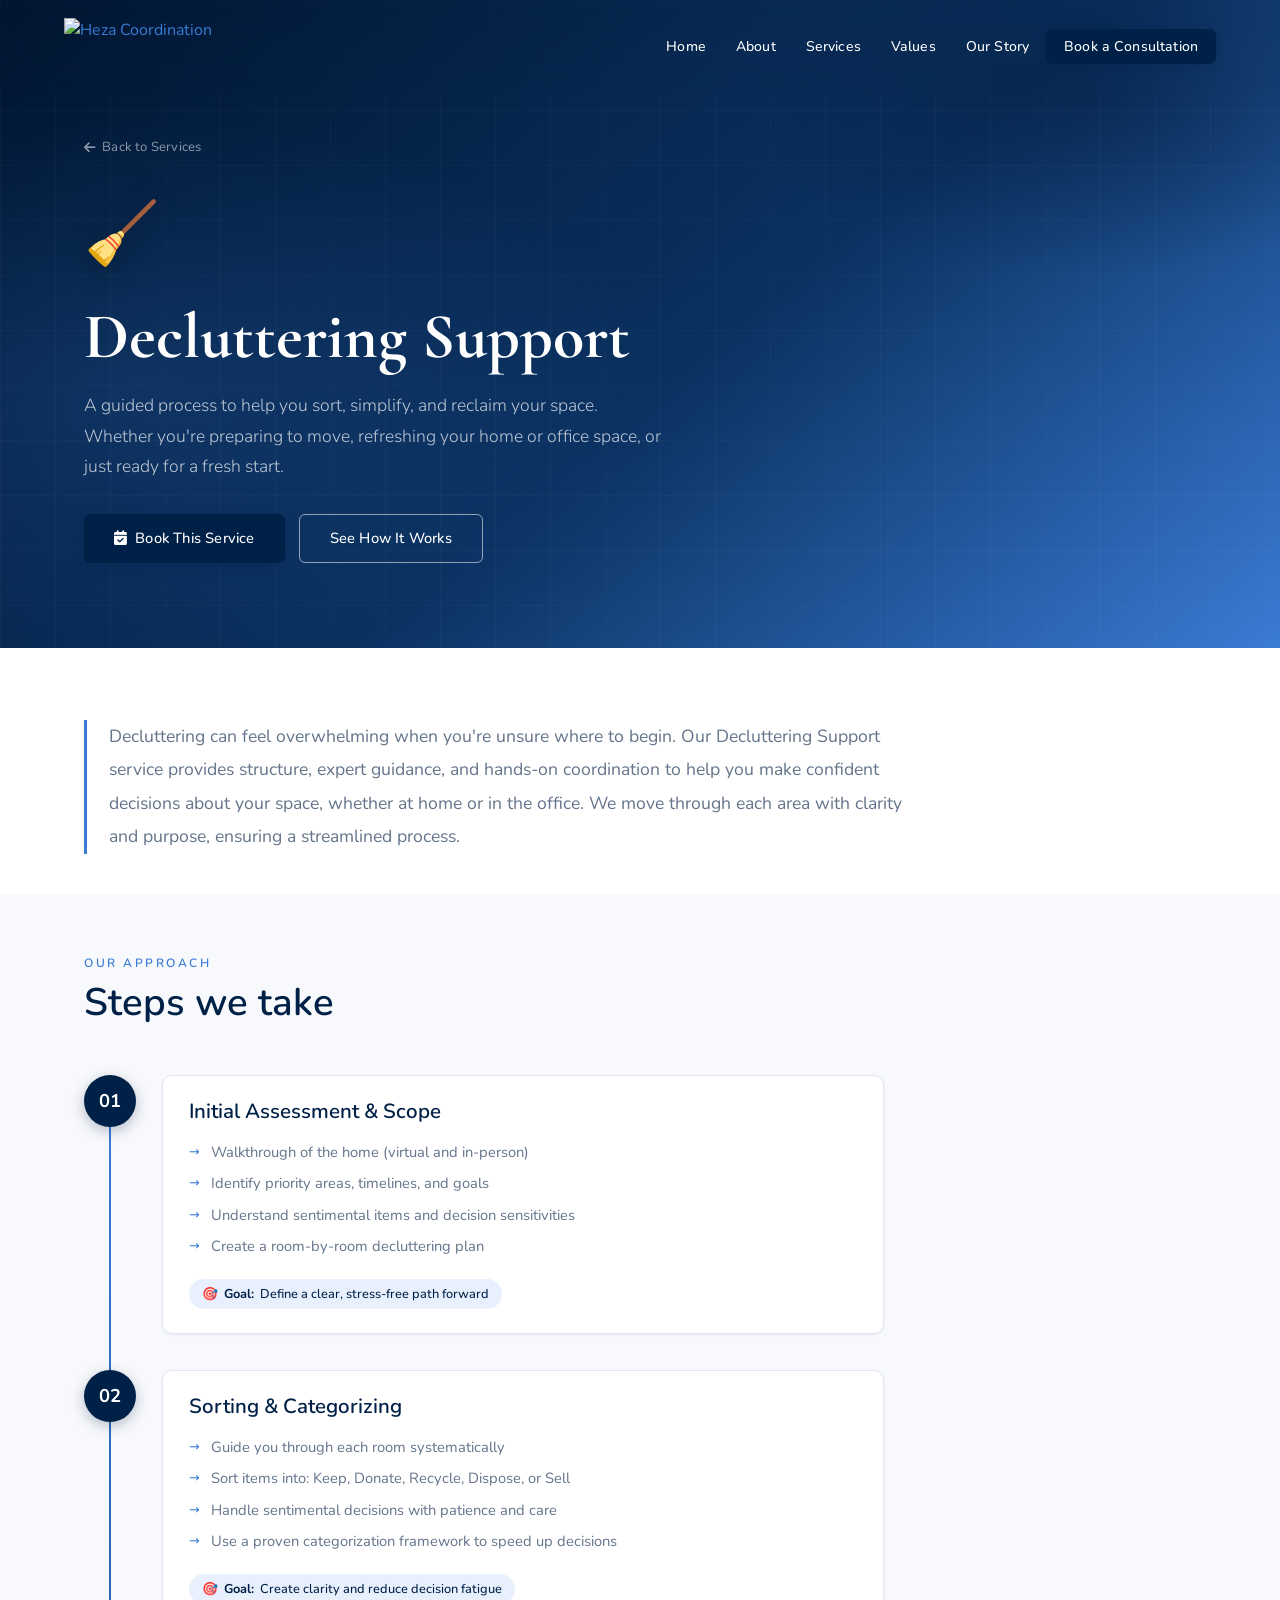
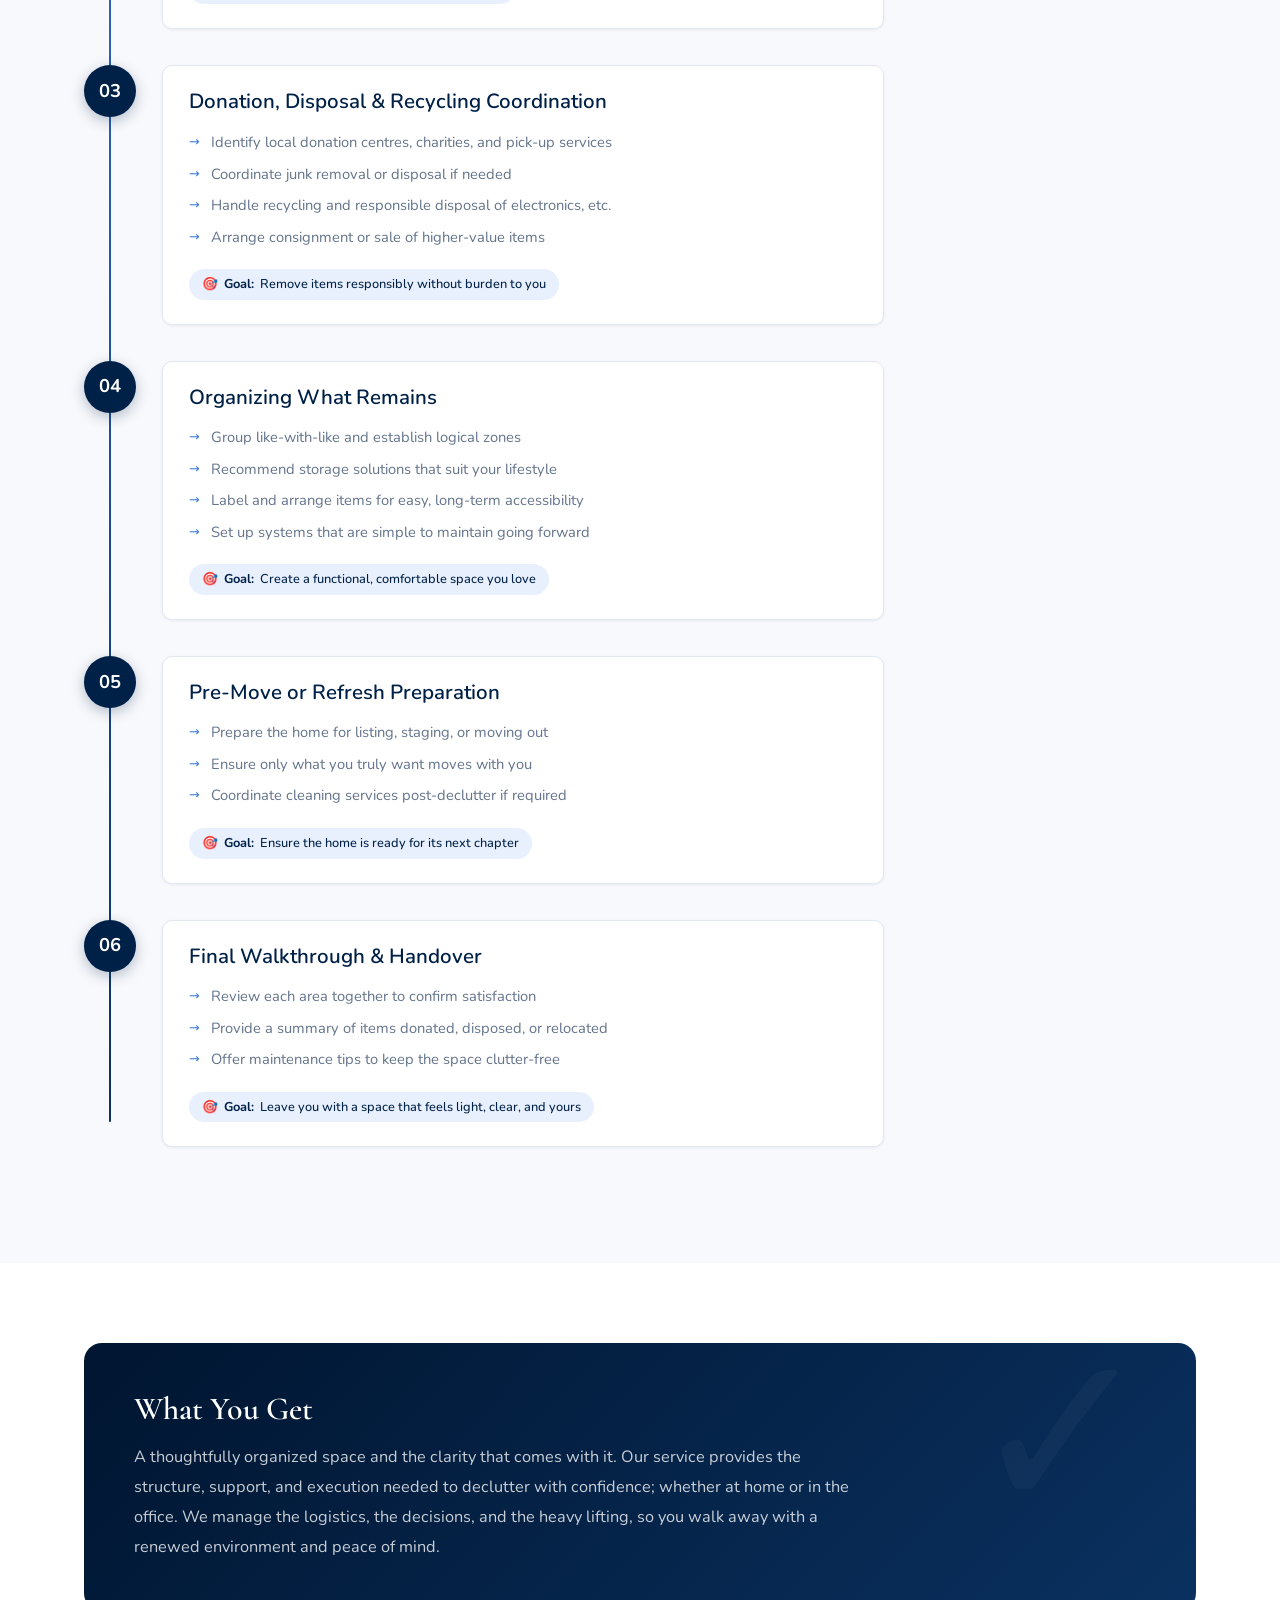
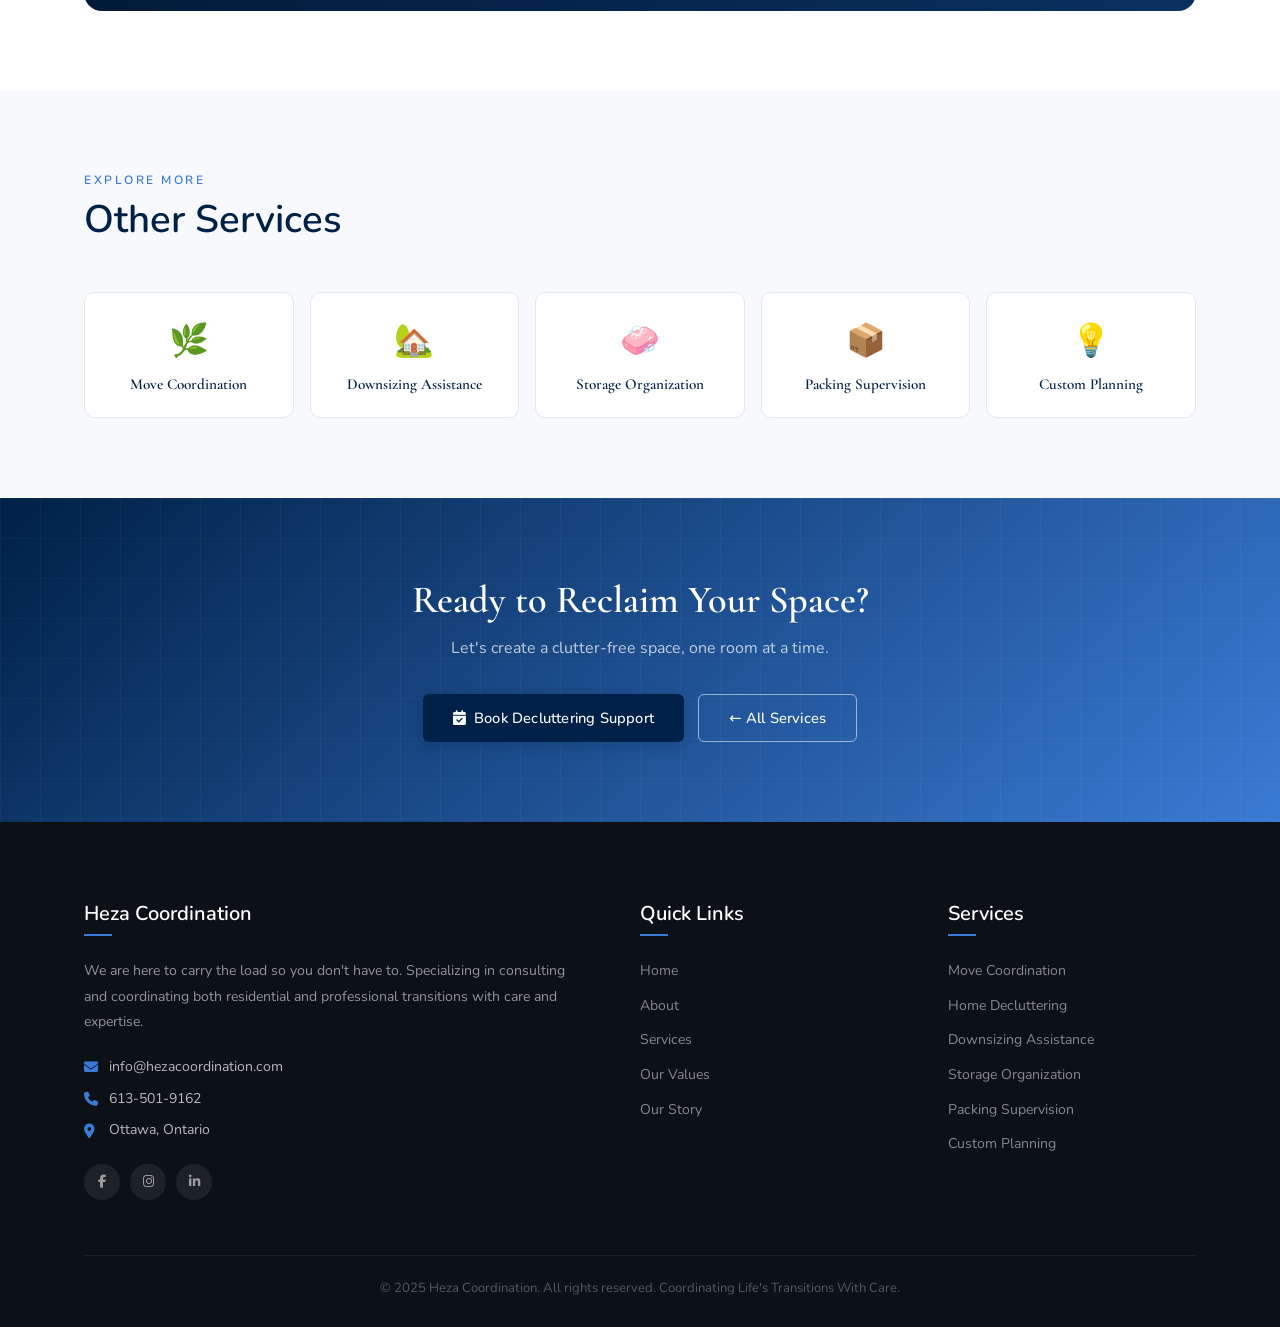
==== decluttering.html @ 39e1d7d4 "Add files via upload" ====
<!DOCTYPE html>
<html lang="en">
<head>
  <meta charset="UTF-8">
  <meta name="viewport" content="width=device-width, initial-scale=1.0">
  <title>Home Decluttering Support | Heza Coordination</title>
  <link href="https://fonts.googleapis.com/css2?family=Cormorant+Garamond:ital,wght@0,400;0,600;0,700;1,400;1,600&family=DM+Sans:ital,opsz,wght@0,9..40,300;0,9..40,400;0,9..40,500;0,9..40,600&display=swap" rel="stylesheet">
  <link rel="stylesheet" href="https://cdnjs.cloudflare.com/ajax/libs/font-awesome/6.4.0/css/all.min.css">
  <link rel="stylesheet" href="style.css">
</head>
<body>

<!-- HEADER -->
<header id="header">
  <div class="container header-container">
    <a href="index.html" class="logo"><img src="/images/hezalogo.png" alt="Heza Coordination" class="logo-img"></a>
    <button class="mobile-toggle" aria-label="Open menu"><span></span><span></span><span></span></button>
    <ul class="header-nav">
      <li><a href="index.html#home">Home</a></li>
      <li><a href="index.html#about">About</a></li>
      <li><a href="index.html#services">Services</a></li>
      <li><a href="index.html#values">Values</a></li>
      <li><a href="index.html#story">Our Story</a></li>
      <li class="nav-cta"><a href="#" class="book-cta" data-service="Home Decluttering Support">Book a Consultation</a></li>
    </ul>
  </div>
</header>

<!-- SERVICE HERO -->
<section class="service-hero">
  <div class="container">
    <a href="index.html#services" class="hero-breadcrumb"><i class="fas fa-arrow-left"></i> Back to Services</a>
    <span class="hero-service-icon">🧹</span>
    <h1>Decluttering Support</h1>
    <p class="hero-subtitle">A guided process to help you sort, simplify, and reclaim your space. Whether you're preparing to move, refreshing your home or office space, or just ready for a fresh start.</p>
    <div class="hero-cta-row">
      <button class="btn btn-navy book-cta" data-service="Home Decluttering Support"><i class="fas fa-calendar-check"></i> Book This Service</button>
      <a href="#process" class="btn btn-outline">See How It Works</a>
    </div>
  </div>
</section>

<!-- INTRO -->
<section class="service-intro">
  <div class="container">
    <p class="lead-text fade-in">Decluttering can feel overwhelming when you're unsure where to begin. Our Decluttering Support service provides structure, expert guidance, and hands-on coordination to help you make confident decisions about your space, whether at home or in the office. We move through each area with clarity and purpose, ensuring a streamlined process.</p>
  </div>
</section>

<!-- PROCESS -->
<section class="process-section" id="process">
  <div class="container">
    <span class="section-eyebrow">Our Approach</span>
    <h2 class="section-heading">Steps we take</h2>
    <div class="timeline">

      <div class="timeline-item fade-in">
        <div class="timeline-num">01</div>
        <div class="timeline-card">
          <h3>Initial Assessment &amp; Scope</h3>
          <ul>
            <li>Walkthrough of the home (virtual and in-person)</li>
            <li>Identify priority areas, timelines, and goals</li>
            <li>Understand sentimental items and decision sensitivities</li>
            <li>Create a room-by-room decluttering plan</li>
          </ul>
          <span class="goal-chip">🎯 <strong>Goal:</strong> Define a clear, stress-free path forward</span>
        </div>
      </div>

      <div class="timeline-item fade-in">
        <div class="timeline-num">02</div>
        <div class="timeline-card">
          <h3>Sorting &amp; Categorizing</h3>
          <ul>
            <li>Guide you through each room systematically</li>
            <li>Sort items into: Keep, Donate, Recycle, Dispose, or Sell</li>
            <li>Handle sentimental decisions with patience and care</li>
            <li>Use a proven categorization framework to speed up decisions</li>
          </ul>
          <span class="goal-chip">🎯 <strong>Goal:</strong> Create clarity and reduce decision fatigue</span>
        </div>
      </div>

      <div class="timeline-item fade-in">
        <div class="timeline-num">03</div>
        <div class="timeline-card">
          <h3>Donation, Disposal &amp; Recycling Coordination</h3>
          <ul>
            <li>Identify local donation centres, charities, and pick-up services</li>
            <li>Coordinate junk removal or disposal if needed</li>
            <li>Handle recycling and responsible disposal of electronics, etc.</li>
            <li>Arrange consignment or sale of higher-value items</li>
          </ul>
          <span class="goal-chip">🎯 <strong>Goal:</strong> Remove items responsibly without burden to you</span>
        </div>
      </div>

      <div class="timeline-item fade-in">
        <div class="timeline-num">04</div>
        <div class="timeline-card">
          <h3>Organizing What Remains</h3>
          <ul>
            <li>Group like-with-like and establish logical zones</li>
            <li>Recommend storage solutions that suit your lifestyle</li>
            <li>Label and arrange items for easy, long-term accessibility</li>
            <li>Set up systems that are simple to maintain going forward</li>
          </ul>
          <span class="goal-chip">🎯 <strong>Goal:</strong> Create a functional, comfortable space you love</span>
        </div>
      </div>

      <div class="timeline-item fade-in">
        <div class="timeline-num">05</div>
        <div class="timeline-card">
          <h3>Pre-Move or Refresh Preparation</h3>
          <ul>
            <li>Prepare the home for listing, staging, or moving out</li>
            <li>Ensure only what you truly want moves with you</li>
            <li>Coordinate cleaning services post-declutter if required</li>
          </ul>
          <span class="goal-chip">🎯 <strong>Goal:</strong> Ensure the home is ready for its next chapter</span>
        </div>
      </div>

      <div class="timeline-item fade-in">
        <div class="timeline-num">06</div>
        <div class="timeline-card">
          <h3>Final Walkthrough &amp; Handover</h3>
          <ul>
            <li>Review each area together to confirm satisfaction</li>
            <li>Provide a summary of items donated, disposed, or relocated</li>
            <li>Offer maintenance tips to keep the space clutter-free</li>
          </ul>
          <span class="goal-chip">🎯 <strong>Goal:</strong> Leave you with a space that feels light, clear, and yours</span>
        </div>
      </div>

    </div>
  </div>
</section>

<!-- OUTCOME -->
<section class="outcome-section">
  <div class="container">
    <div class="outcome-card fade-in">
      <h2>What You Get</h2>
      <p>A thoughtfully organized space and the clarity that comes with it. Our service provides the structure, support, and execution needed to declutter with confidence; whether at home or in the office. We manage the logistics, the decisions, and the heavy lifting, so you walk away with a renewed environment and peace of mind.</p>
    </div>
  </div>
</section>

<!-- OTHER SERVICES -->
<section class="other-services">
  <div class="container">
    <span class="section-eyebrow">Explore More</span>
    <h2 class="section-heading">Other Services</h2>
    <div class="mini-grid">
      <a href="move-coordination.html" class="mini-card"><div class="mini-icon">🌿</div><h4>Move Coordination</h4></a>
      <a href="downsizing.html" class="mini-card"><div class="mini-icon">🏡</div><h4>Downsizing Assistance</h4></a>
      <a href="storage-organization.html" class="mini-card"><div class="mini-icon">🧼</div><h4>Storage Organization</h4></a>
      <a href="packing-supervision.html" class="mini-card"><div class="mini-icon">📦</div><h4>Packing Supervision</h4></a>
      <a href="move-planning.html" class="mini-card"><div class="mini-icon">💡</div><h4>Custom Planning</h4></a>
    </div>
  </div>
</section>

<!-- CTA BANNER -->
<section class="service-cta-banner">
  <div class="container">
    <h2>Ready to Reclaim Your Space?</h2>
    <p>Let's create a clutter-free space, one room at a time.</p>
    <div class="cta-btn-row">
      <button class="btn btn-navy book-cta" data-service="Home Decluttering Support"><i class="fas fa-calendar-check"></i> Book Decluttering Support</button>
      <a href="index.html#services" class="btn btn-outline">← All Services</a>
    </div>
  </div>
</section>

<!-- FOOTER -->
<footer class="site-footer">
  <div class="container">
    <div class="footer-grid">
      <div class="footer-brand">
        <h3 class="footer-heading">Heza Coordination</h3>
        <p>We are here to carry the load so you don't have to. Specializing in consulting and coordinating both residential and professional transitions with care and expertise.</p>
        <div>
          <div class="footer-contact-item"><i class="fas fa-envelope"></i> info@hezacoordination.com</div>
          <div class="footer-contact-item"><i class="fas fa-phone"></i> 613-501-9162</div>
          <div class="footer-contact-item"><i class="fas fa-map-marker-alt"></i> Ottawa, Ontario</div>
        </div>
        <div class="social-row">
          <a href="#" class="social-icon"><i class="fab fa-facebook-f"></i></a>
          <a href="#" class="social-icon"><i class="fab fa-instagram"></i></a>
          <a href="#" class="social-icon"><i class="fab fa-linkedin-in"></i></a>
        </div>
      </div>
      <div>
        <h3 class="footer-heading">Quick Links</h3>
        <ul class="footer-links">
          <li><a href="index.html">Home</a></li>
          <li><a href="index.html#about">About</a></li>
          <li><a href="index.html#services">Services</a></li>
          <li><a href="index.html#values">Our Values</a></li>
          <li><a href="index.html#story">Our Story</a></li>
        </ul>
      </div>
      <div>
        <h3 class="footer-heading">Services</h3>
        <ul class="footer-links">
          <li><a href="move-coordination.html">Move Coordination</a></li>
          <li><a href="decluttering.html">Home Decluttering</a></li>
          <li><a href="downsizing.html">Downsizing Assistance</a></li>
          <li><a href="storage-organization.html">Storage Organization</a></li>
          <li><a href="packing-supervision.html">Packing Supervision</a></li>
          <li><a href="move-planning.html">Custom Planning</a></li>
        </ul>
      </div>
    </div>
    <div class="footer-bottom">
      <p>&copy; 2025 Heza Coordination. All rights reserved. Coordinating Life's Transitions With Care.</p>
    </div>
  </div>
</footer>

<script src="main.js"></script>
</body>
</html>
---- style.css ----
/* ============================================================
   HEZA COORDINATION — SHARED STYLESHEET
   ============================================================ */

@import url('https://fonts.googleapis.com/css2?family=Cormorant+Garamond:ital,wght@0,400;0,600;0,700;1,400;1,600&family=Nunito:ital,wght@0,300;0,400;0,500;0,600;0,700;1,300;1,400&display=swap');

:root {
  --navy:        #002147;
  --navy-deep:   #001530;
  --navy-mid:    #0a3160;
  --blue:        #3a7bd5;
  --blue-light:  #5b96f7;
  --blue-pale:   #e8f0fe;
  --white:       #ffffff;
  --off-white:   #f8f9fc;
  --text:        #1e2433;
  --text-muted:  #64748b;
  --border:      #e2e8f0;

  --ff-display: 'Cormorant Garamond', Georgia, serif;
  --ff-body:    'Nunito', system-ui, sans-serif;

  --ease:        cubic-bezier(0.4, 0, 0.2, 1);
  --ease-spring: cubic-bezier(0.34, 1.56, 0.64, 1);
  --t:           all 0.28s var(--ease);
  --t-slow:      all 0.55s var(--ease);

  --shadow-xs: 0 1px 3px rgba(0,33,71,0.07);
  --shadow-sm: 0 4px 12px rgba(0,33,71,0.09);
  --shadow:    0 8px 24px rgba(0,33,71,0.12);
  --shadow-lg: 0 20px 40px rgba(0,33,71,0.16);
  --shadow-xl: 0 30px 60px rgba(0,33,71,0.22);

  --r:    10px;
  --r-lg: 18px;
  --r-xl: 28px;
  --container: 1200px;
}

/* ===== RESET ===== */
*, *::before, *::after { margin:0; padding:0; box-sizing:border-box; }
html { scroll-behavior: smooth; }
body {
  font-family: var(--ff-body);
  color: var(--text);
  background: var(--white);
  line-height: 1.6;
  overflow-x: hidden;
  -webkit-font-smoothing: antialiased;
}
h1,h2,h3,h4,h5 { font-family: var(--ff-body); line-height: 1.15; font-weight: 600; }
a { color: var(--blue); text-decoration: none; transition: var(--t); }
img { max-width: 100%; display: block; }

/* ===== CONTAINER ===== */
.container { width: 90%; max-width: var(--container); margin: 0 auto; padding: 0 20px; }

/* ===== SHARED BUTTONS ===== */
.btn {
  display: inline-flex; align-items: center; justify-content: center; gap: 8px;
  padding: 13px 30px; border-radius: 6px; font-family: var(--ff-body);
  font-size: 0.92rem; font-weight: 500; letter-spacing: 0.2px;
  cursor: pointer; border: none; transition: var(--t);
  text-decoration: none; white-space: nowrap; line-height: 1.4;
}
.btn-navy  { background: var(--navy); color: var(--white); box-shadow: 0 4px 14px rgba(0,33,71,0.25); }
.btn-navy:hover  { background: var(--blue); transform: translateY(-2px); box-shadow: 0 8px 24px rgba(58,123,213,0.35); color: var(--white); }
.btn-outline { background: transparent; color: var(--white); border: 1.5px solid rgba(255,255,255,0.55); }
.btn-outline:hover { background: rgba(255,255,255,0.14); border-color: var(--white); color: var(--white); }
.btn-outline-dark { background: transparent; color: var(--navy); border: 1.5px solid var(--navy); }
.btn-outline-dark:hover { background: var(--navy); color: var(--white); }

/* ===== HEADER ===== */
#header {
  position: fixed; top: 0; left: 0; width: 100%; z-index: 1000;
  transition: var(--t); backdrop-filter: blur(14px); -webkit-backdrop-filter: blur(14px);
}
#header.scrolled {
  background: rgba(255,255,255,0.97);
  box-shadow: 0 2px 20px rgba(0,33,71,0.08);
}
.header-container {
  display: flex; align-items: center; justify-content: space-between;
  padding: 18px 0; transition: var(--t);
}
#header.scrolled .header-container { padding: 12px 0; }
.logo-img { height: 3.6rem; width: auto; transition: var(--t); }
#header.scrolled .logo-img { height: 3rem; }
.header-nav { display: flex; align-items: center; gap: 4px; list-style: none; }
.header-nav li a {
  font-size: 0.88rem; font-weight: 500; color: var(--white);
  padding: 7px 13px; border-radius: 6px; letter-spacing: 0.15px; transition: var(--t);
}
#header.scrolled .header-nav li a { color: var(--navy); }
.header-nav li a:hover { background: rgba(255,255,255,0.14); }
#header.scrolled .header-nav li a:hover { background: var(--blue-pale); color: var(--navy); }
.header-nav .nav-cta a {
  background: var(--navy); color: var(--white) !important;
  padding: 8px 18px; border-radius: 6px;
  box-shadow: 0 2px 8px rgba(0,33,71,0.25);
}
#header.scrolled .header-nav .nav-cta a { background: var(--navy); color: var(--white) !important; }
.header-nav .nav-cta a:hover { background: var(--blue) !important; transform: translateY(-1px); }

.mobile-toggle {
  display: none; flex-direction: column; gap: 5px;
  cursor: pointer; padding: 6px; border: none; background: none;
}
.mobile-toggle span { display: block; width: 23px; height: 2px; background: var(--white); border-radius: 2px; transition: var(--t); }
#header.scrolled .mobile-toggle span { background: var(--navy); }
.mobile-toggle.open span:nth-child(1) { transform: translateY(7px) rotate(45deg); }
.mobile-toggle.open span:nth-child(2) { opacity: 0; }
.mobile-toggle.open span:nth-child(3) { transform: translateY(-7px) rotate(-45deg); }

/* ===== FOOTER ===== */
.site-footer { background: #0c1117; color: rgba(255,255,255,0.7); padding: 80px 0 28px; }
.footer-grid { display: grid; grid-template-columns: 2fr 1fr 1fr; gap: 60px; margin-bottom: 55px; }
.footer-brand p { font-size: 0.88rem; line-height: 1.8; color: rgba(255,255,255,0.55); margin-bottom: 22px; }
.footer-contact-item { display: flex; align-items: center; gap: 10px; font-size: 0.88rem; margin-bottom: 9px; }
.footer-contact-item i { color: var(--blue); width: 15px; flex-shrink: 0; }
.footer-heading {
  font-family: var(--ff-body); font-size: 1.25rem; font-weight: 600; color: var(--white);
  margin-bottom: 22px; position: relative; padding-bottom: 11px;
}
.footer-heading::after { content:''; position:absolute; bottom:0; left:0; width:28px; height:2px; background: var(--blue); }
.footer-links { list-style: none; }
.footer-links li { margin-bottom: 9px; }
.footer-links li a { font-size: 0.88rem; color: rgba(255,255,255,0.5); transition: var(--t); }
.footer-links li a:hover { color: var(--white); padding-left: 5px; }
.social-row { display: flex; gap: 10px; margin-top: 22px; }
.social-icon {
  width: 36px; height: 36px; border-radius: 50%;
  background: rgba(255,255,255,0.07); display: flex; align-items: center; justify-content: center;
  color: rgba(255,255,255,0.55); font-size: 0.82rem; transition: var(--t);
}
.social-icon:hover { background: var(--blue); color: var(--white); transform: translateY(-3px); }
.footer-bottom {
  border-top: 1px solid rgba(255,255,255,0.07);
  padding-top: 22px; text-align: center; font-size: 0.82rem; color: rgba(255,255,255,0.3);
}

/* ===== BOOKING MODAL ===== */
.booking-modal {
  position: fixed; inset: 0; z-index: 9999;
  display: flex; align-items: center; justify-content: center; padding: 20px;
  opacity: 0; visibility: hidden; transition: opacity 0.3s var(--ease), visibility 0.3s var(--ease);
}
.booking-modal.open { opacity: 1; visibility: visible; }
.modal-backdrop {
  position: absolute; inset: 0;
  background: rgba(0,15,40,0.72); backdrop-filter: blur(5px); cursor: pointer;
}
.modal-box {
  position: relative; width: 100%; max-width: 520px;
  background: var(--white); border-radius: var(--r-lg); overflow: hidden;
  box-shadow: var(--shadow-xl);
  transform: translateY(24px) scale(0.96);
  transition: transform 0.4s var(--ease-spring);
}
.booking-modal.open .modal-box { transform: translateY(0) scale(1); }
.modal-header {
  background: linear-gradient(135deg, var(--navy-deep) 0%, var(--navy-mid) 100%);
  padding: 28px 32px 20px; color: var(--white); position: relative;
}
.modal-header-text h2 {
  font-family: var(--ff-display); font-size: 1.75rem; font-weight: 600;
  color: var(--white); margin-bottom: 3px;
}
.modal-header-text p { font-size: 0.85rem; color: rgba(255,255,255,0.62); margin: 0; }
.modal-close {
  position: absolute; top: 14px; right: 14px;
  width: 30px; height: 30px; border-radius: 50%;
  background: rgba(255,255,255,0.12); border: none; color: rgba(255,255,255,0.8);
  font-size: 1rem; cursor: pointer; display: flex; align-items: center; justify-content: center;
  transition: var(--t); line-height: 1;
}
.modal-close:hover { background: rgba(255,255,255,0.22); color: var(--white); }
.modal-progress {
  display: flex; align-items: center; gap: 0; margin-top: 18px;
}
.progress-step {
  display: flex; align-items: center; gap: 8px;
}
.progress-dot {
  width: 26px; height: 26px; border-radius: 50%;
  background: rgba(255,255,255,0.15); border: 1.5px solid rgba(255,255,255,0.25);
  display: flex; align-items: center; justify-content: center;
  font-size: 0.72rem; font-weight: 600; color: rgba(255,255,255,0.4);
  transition: var(--t);
}
.progress-dot.active { background: var(--white); border-color: var(--white); color: var(--navy); }
.progress-dot.done { background: rgba(255,255,255,0.35); border-color: rgba(255,255,255,0.5); color: var(--white); }
.progress-label { font-size: 0.72rem; color: rgba(255,255,255,0.4); transition: var(--t); }
.progress-label.active { color: rgba(255,255,255,0.85); }
.progress-line { flex: 1; height: 1px; background: rgba(255,255,255,0.18); margin: 0 12px; max-width: 50px; }
.modal-body { padding: 28px 32px 8px; }
.form-step { display: none; animation: stepIn 0.3s var(--ease) both; }
.form-step.active { display: block; }
@keyframes stepIn { from { opacity:0; transform: translateX(12px); } to { opacity:1; transform: translateX(0); } }
.form-group { margin-bottom: 18px; }
.form-group label { display: block; font-size: 0.82rem; font-weight: 500; color: var(--text); margin-bottom: 7px; letter-spacing: 0.1px; }
.form-group input,
.form-group select,
.form-group textarea {
  width: 100%; padding: 11px 15px;
  border: 1.5px solid var(--border); border-radius: 8px;
  font-family: var(--ff-body); font-size: 0.92rem; color: var(--text);
  background: var(--white); transition: var(--t); outline: none;
}
.form-group input:focus,
.form-group select:focus,
.form-group textarea:focus {
  border-color: var(--blue);
  box-shadow: 0 0 0 3px rgba(58,123,213,0.1);
}
.form-group textarea { resize: vertical; min-height: 96px; }
.form-row { display: grid; grid-template-columns: 1fr 1fr; gap: 14px; }
.modal-footer { padding: 16px 32px 26px; display: flex; gap: 10px; justify-content: flex-end; }
.btn-modal-back {
  background: var(--off-white); color: var(--text-muted);
  border: none; padding: 11px 22px; border-radius: 6px;
  font-family: var(--ff-body); font-size: 0.88rem; cursor: pointer; transition: var(--t);
}
.btn-modal-back:hover { background: var(--border); color: var(--text); }
.btn-modal-next {
  background: var(--navy); color: var(--white); border: none;
  padding: 11px 26px; border-radius: 6px; font-family: var(--ff-body);
  font-size: 0.9rem; font-weight: 500; cursor: pointer; transition: var(--t);
  display: flex; align-items: center; gap: 8px;
}
.btn-modal-next:hover { background: var(--blue); transform: translateY(-1px); }
.success-step { text-align: center; padding: 16px 0 8px; }
.success-icon {
  width: 68px; height: 68px; border-radius: 50%;
  background: linear-gradient(135deg, #10b981, #059669);
  display: flex; align-items: center; justify-content: center;
  margin: 0 auto 18px; font-size: 1.9rem; color: var(--white);
}
.success-step h3 { font-family: var(--ff-display); font-size: 1.7rem; color: var(--navy); margin-bottom: 10px; }
.success-step p { color: var(--text-muted); font-size: 0.9rem; line-height: 1.65; margin-bottom: 5px; }

/* ===== SERVICE HERO ===== */
.service-hero {
  min-height: 72vh; display: flex; align-items: center; position: relative;
  overflow: hidden;
  background: linear-gradient(140deg, var(--navy-deep) 0%, var(--navy-mid) 55%, var(--blue) 100%);
}
.service-hero::before {
  content:''; position:absolute; inset:0; pointer-events:none;
  background:
    radial-gradient(ellipse 70% 70% at 10% 60%, rgba(58,123,213,0.18) 0%, transparent 60%),
    radial-gradient(ellipse 50% 50% at 85% 15%, rgba(0,21,48,0.4) 0%, transparent 55%);
}
.service-hero::after {
  content:''; position:absolute; inset:0; pointer-events:none;
  background-image:
    linear-gradient(rgba(255,255,255,0.025) 1px, transparent 1px),
    linear-gradient(90deg, rgba(255,255,255,0.025) 1px, transparent 1px);
  background-size: 55px 55px;
}
.service-hero .container { position:relative; z-index:2; padding-top: 130px; padding-bottom: 80px; }
.hero-breadcrumb {
  display: inline-flex; align-items: center; gap: 7px;
  color: rgba(255,255,255,0.55); font-size: 0.82rem; margin-bottom: 28px;
  transition: var(--t); letter-spacing: 0.2px;
}
.hero-breadcrumb:hover { color: rgba(255,255,255,0.9); }
.hero-service-icon {
  font-size: 3.8rem; display: block; margin-bottom: 18px;
  filter: drop-shadow(0 4px 14px rgba(0,0,0,0.35));
  animation: iconFloat 3s ease-in-out infinite;
}
@keyframes iconFloat {
  0%,100% { transform: translateY(0); }
  50% { transform: translateY(-6px); }
}
.service-hero h1 {
  font-family: var(--ff-display); font-size: clamp(2.6rem, 5vw, 4.2rem);
  font-weight: 700; color: var(--white); margin-bottom: 18px; line-height: 1.1;
}
.service-hero .hero-subtitle {
  font-size: 1.1rem; color: rgba(255,255,255,0.72);
  max-width: 580px; margin-bottom: 32px; line-height: 1.75;
  font-weight: 300;
}
.hero-cta-row { display: flex; gap: 14px; flex-wrap: wrap; }

/* ===== SERVICE BODY ===== */
.service-intro { padding: 72px 0 40px; }
.lead-text {
  font-size: 1.1rem; color: var(--text-muted); line-height: 1.9;
  max-width: 820px; border-left: 3px solid var(--blue); padding-left: 22px;
}

/* Process section */
.process-section { padding: 60px 0 80px; background: var(--off-white); }
.section-eyebrow {
  font-size: 0.75rem; font-weight: 600; letter-spacing: 2.5px;
  text-transform: uppercase; color: var(--blue); margin-bottom: 8px; display: block;
}
.section-heading {
  font-family: var(--ff-body); font-size: clamp(1.9rem, 3vw, 2.6rem);
  color: var(--navy); margin-bottom: 50px;
}
.timeline { position: relative; max-width: 800px; }
.timeline::before {
  content:''; position:absolute; left:25px; top:25px; bottom:25px;
  width: 2px;
  background: linear-gradient(to bottom, var(--blue), var(--navy-mid));
  border-radius: 2px;
}
.timeline-item { display: flex; gap: 26px; margin-bottom: 36px; position: relative; }
.timeline-num {
  flex-shrink: 0; width: 52px; height: 52px; border-radius: 50%;
  background: var(--navy); color: var(--white); display: flex; align-items: center; justify-content: center;
  font-family: var(--ff-body); font-size: 1.15rem; font-weight: 700;
  box-shadow: 0 4px 14px rgba(0,33,71,0.28); position: relative; z-index: 1;
  flex-direction: column; line-height: 1;
}
.timeline-card {
  background: var(--white); border-radius: var(--r); padding: 24px 26px;
  flex: 1; box-shadow: var(--shadow-xs); border: 1px solid var(--border);
  transition: var(--t);
}
.timeline-card:hover { box-shadow: var(--shadow-sm); transform: translateX(5px); border-color: rgba(58,123,213,0.2); }
.timeline-card h3 {
  font-family: var(--ff-body); font-size: 1.28rem; color: var(--navy); margin-bottom: 13px;
}
.timeline-card ul { list-style: none; padding: 0; margin-bottom: 14px; }
.timeline-card ul li {
  padding: 4px 0 4px 22px; position: relative;
  font-size: 0.92rem; color: var(--text-muted); line-height: 1.6;
}
.timeline-card ul li::before {
  content: '→'; position: absolute; left: 0;
  color: var(--blue); font-size: 0.8rem; top: 5px;
}
.goal-chip {
  display: inline-flex; align-items: center; gap: 6px;
  background: var(--blue-pale); color: var(--navy);
  padding: 5px 13px; border-radius: 20px; font-size: 0.8rem; font-weight: 500; margin-top: 2px;
}

/* Outcome */
.outcome-section { padding: 80px 0; }
.outcome-card {
  background: linear-gradient(135deg, var(--navy-deep) 0%, var(--navy-mid) 100%);
  border-radius: var(--r-lg); padding: 48px 50px; color: var(--white); position: relative; overflow: hidden;
}
.outcome-card::before {
  content: '✓'; position: absolute; right: 40px; top: -20px;
  font-size: 14rem; color: rgba(255,255,255,0.03); font-family: serif; line-height: 1; pointer-events: none;
}
.outcome-card h2 { font-family: var(--ff-display); font-size: 2rem; color: var(--white); margin-bottom: 14px; }
.outcome-card p { font-size: 1.02rem; color: rgba(255,255,255,0.78); line-height: 1.85; max-width: 720px; }

/* Other services */
.other-services { padding: 80px 0; background: var(--off-white); }
.mini-grid { display: grid; grid-template-columns: repeat(auto-fit, minmax(185px, 1fr)); gap: 16px; }
.mini-card {
  background: var(--white); border-radius: var(--r); padding: 22px 18px;
  text-align: center; border: 1.5px solid var(--border); transition: var(--t);
  text-decoration: none; color: var(--text); display: block;
}
.mini-card:hover { border-color: var(--blue); box-shadow: var(--shadow-sm); transform: translateY(-4px); color: var(--navy); }
.mini-card .mini-icon { font-size: 2rem; margin-bottom: 9px; }
.mini-card h4 { font-family: var(--ff-display); font-size: 0.95rem; color: var(--navy); line-height: 1.3; }

/* CTA banner */
.service-cta-banner { padding: 80px 0; background: linear-gradient(135deg, var(--navy), var(--blue)); text-align: center; position: relative; overflow: hidden; }
.service-cta-banner::before {
  content:''; position:absolute; inset:0; pointer-events:none;
  background-image: linear-gradient(rgba(255,255,255,0.03) 1px, transparent 1px), linear-gradient(90deg, rgba(255,255,255,0.03) 1px, transparent 1px);
  background-size: 40px 40px;
}
.service-cta-banner .container { position: relative; z-index: 1; }
.service-cta-banner h2 { font-family: var(--ff-display); font-size: clamp(1.8rem, 3vw, 2.5rem); color: var(--white); margin-bottom: 14px; }
.service-cta-banner p { color: rgba(255,255,255,0.72); max-width: 520px; margin: 0 auto 32px; font-size: 1rem; }
.cta-btn-row { display: flex; gap: 14px; justify-content: center; flex-wrap: wrap; }

/* ===== SERVICE FINDER QUESTIONNAIRE ===== */
.quiz-wrapper {
  background: linear-gradient(145deg, var(--navy-deep) 0%, var(--navy-mid) 100%);
  border-radius: var(--r-lg); overflow: hidden; position: relative;
  height: 460px; display: flex; flex-direction: column;
  box-shadow: var(--shadow-xl);
}
.quiz-wrapper::before {
  content:''; position:absolute; inset:0; pointer-events:none;
  background-image: radial-gradient(circle at 20% 80%, rgba(58,123,213,0.22) 0%, transparent 50%),
                    radial-gradient(circle at 80% 20%, rgba(91,150,247,0.12) 0%, transparent 50%);
}
.quiz-inner { position:relative; z-index:1; display:flex; flex-direction:column; height:100%; padding:28px 30px 24px; }
.quiz-header { margin-bottom: 18px; }
.quiz-eyebrow { font-size:0.72rem; font-weight:700; letter-spacing:2px; text-transform:uppercase; color:rgba(255,255,255,0.5); display:block; margin-bottom:6px; }
.quiz-title { font-family: var(--ff-display); font-size:1.5rem; color:var(--white); font-weight:600; line-height:1.2; }
.quiz-progress-bar { height:3px; background:rgba(255,255,255,0.12); border-radius:2px; margin-bottom:20px; overflow:hidden; }
.quiz-progress-fill { height:100%; background:linear-gradient(90deg,var(--blue),var(--blue-light)); border-radius:2px; transition:width 0.45s var(--ease); }
.quiz-step { display:none; flex-direction:column; flex:1; }
.quiz-step.active { display:flex; animation: quizIn 0.35s var(--ease) both; }
@keyframes quizIn { from { opacity:0; transform:translateX(14px); } to { opacity:1; transform:translateX(0); } }
.quiz-question { font-size:1rem; font-weight:600; color:var(--white); margin-bottom:14px; line-height:1.45; }
.quiz-options { display:flex; flex-direction:column; gap:8px; flex:1; }
.quiz-opt {
  background:rgba(255,255,255,0.07); border:1.5px solid rgba(255,255,255,0.13);
  border-radius:8px; padding:11px 15px; color:rgba(255,255,255,0.82);
  font-family: var(--ff-body); font-size:0.88rem; font-weight:500;
  cursor:pointer; text-align:left; transition:var(--t); line-height:1.35;
}
.quiz-opt:hover { background:rgba(255,255,255,0.14); border-color:rgba(255,255,255,0.35); color:var(--white); transform:translateX(3px); }
.quiz-opt.selected { background:rgba(58,123,213,0.28); border-color:var(--blue-light); color:var(--white); }
 
/* Result card */
.quiz-result { display:none; flex-direction:column; align-items:center; text-align:center; flex:1; justify-content:center; }
.quiz-result.active { display:flex; animation: quizIn 0.4s var(--ease) both; }
.result-icon { font-size:2.8rem; margin-bottom:10px; }
.result-label { font-size:0.72rem; font-weight:700; letter-spacing:2px; text-transform:uppercase; color:var(--blue-light); margin-bottom:6px; display:block; }
.result-title { font-family:var(--ff-display); font-size:1.55rem; font-weight:700; color:var(--white); margin-bottom:10px; line-height:1.2; }
.result-desc { font-size:0.86rem; color:rgba(255,255,255,0.65); line-height:1.65; margin-bottom:20px; max-width:280px; }
.result-btns { display:flex; gap:10px; flex-wrap:wrap; justify-content:center; }
.btn-result-primary {
  background:var(--white); color:var(--navy); border:none;
  padding:10px 20px; border-radius:6px; font-family:var(--ff-body);
  font-size:0.85rem; font-weight:700; cursor:pointer; transition:var(--t);
  text-decoration:none; display:inline-flex; align-items:center; gap:6px;
}
.btn-result-primary:hover { background:var(--blue-pale); transform:translateY(-2px); color:var(--navy); }
.btn-result-ghost {
  background:transparent; color:rgba(255,255,255,0.6); border:1.5px solid rgba(255,255,255,0.2);
  padding:10px 20px; border-radius:6px; font-family:var(--ff-body);
  font-size:0.85rem; cursor:pointer; transition:var(--t);
}
.btn-result-ghost:hover { border-color:rgba(255,255,255,0.5); color:var(--white); }
.quiz-nav { display:flex; align-items:center; justify-content:space-between; margin-top:14px; }
.quiz-back { background:none; border:none; color:rgba(255,255,255,0.4); font-family:var(--ff-body); font-size:0.82rem; cursor:pointer; padding:0; transition:var(--t); }
.quiz-back:hover { color:rgba(255,255,255,0.8); }
.quiz-step-counter { font-size:0.78rem; color:rgba(255,255,255,0.35); }
@media(max-width:992px) { .quiz-wrapper { height:auto; min-height:420px; } }
@media(max-width:480px) { .quiz-inner { padding:22px 20px 18px; } .quiz-title { font-size:1.3rem; } }
 

/* ===== UTILS ===== */
.fade-in { opacity: 0; transform: translateY(24px); transition: opacity 0.7s var(--ease), transform 0.7s var(--ease); }
.fade-in.visible { opacity: 1; transform: translateY(0); }

/* ===== RESPONSIVE ===== */
@media (max-width: 992px) {
  .footer-grid { grid-template-columns: 1fr 1fr; }
  .footer-brand { grid-column: 1/-1; }
}
@media (max-width: 768px) {
  .mobile-toggle { display: flex; }
  .header-nav {
    display: none; position: absolute; top: 100%; left: 0; right: 0;
    background: var(--white); flex-direction: column; padding: 18px;
    box-shadow: var(--shadow); gap: 3px; border-top: 1px solid var(--border);
  }
  .header-nav.open { display: flex; }
  .header-nav li a { color: var(--navy) !important; padding: 9px 13px; }
  .header-nav li a:hover { background: var(--blue-pale) !important; }
  .form-row { grid-template-columns: 1fr; gap: 0; }
  .modal-body { padding: 22px; }
  .modal-header { padding: 22px 22px 16px; }
  .modal-footer { padding: 12px 22px 22px; }
  .outcome-card { padding: 32px 24px; }
  .mini-grid { grid-template-columns: repeat(2, 1fr); }
  .footer-grid { grid-template-columns: 1fr; gap: 36px; }
  .timeline::before { display: none; }
  .timeline-item { flex-direction: column; gap: 12px; }
  .timeline-num { align-self: flex-start; }
}
@media (max-width: 480px) {
  .hero-cta-row, .cta-btn-row { flex-direction: column; align-items: flex-start; }
  .mini-grid { grid-template-columns: 1fr; }
}

/* ===== OUR STORY — preserve Cormorant Garamond ===== */
.story,
.story * { font-family: 'Cormorant Garamond', Georgia, serif; }
.story p { font-size: 1.18rem; line-height: 1.9; }
.story .story-sig { font-weight: 700; font-style: italic; }
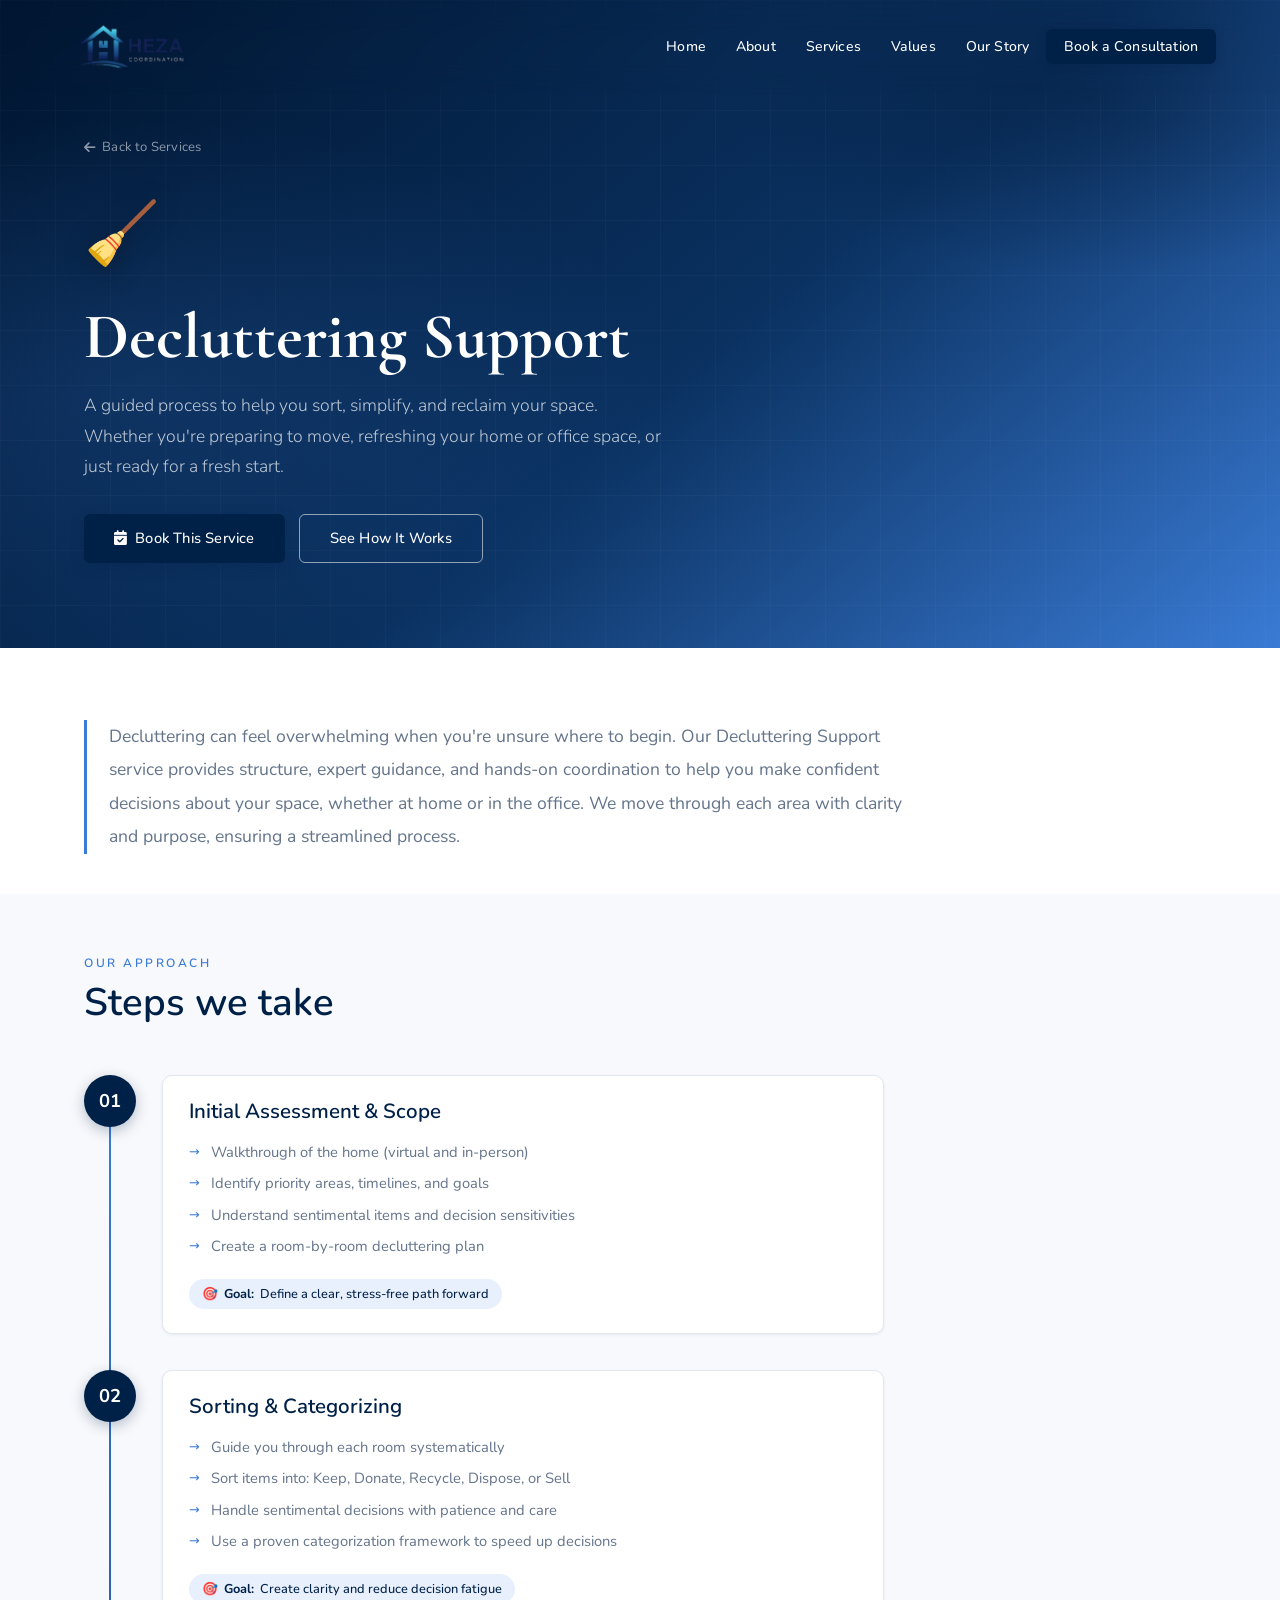
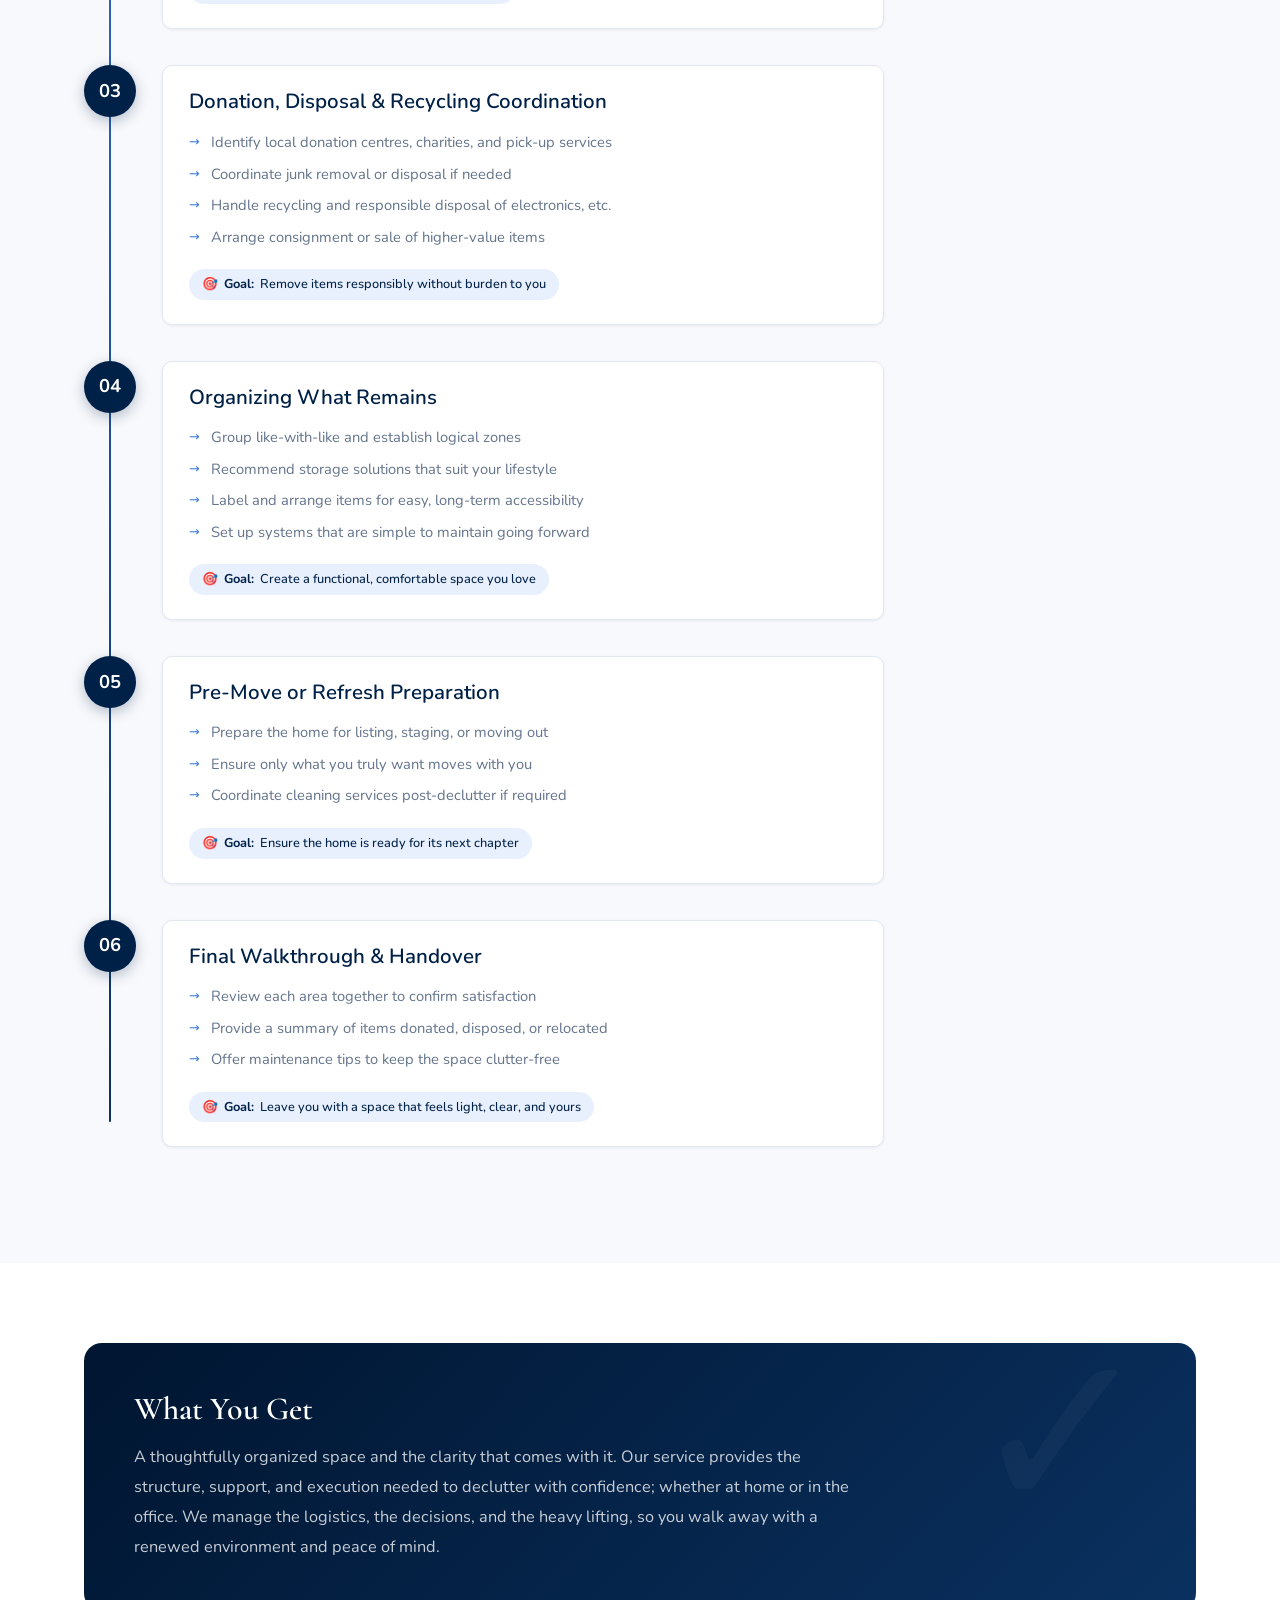
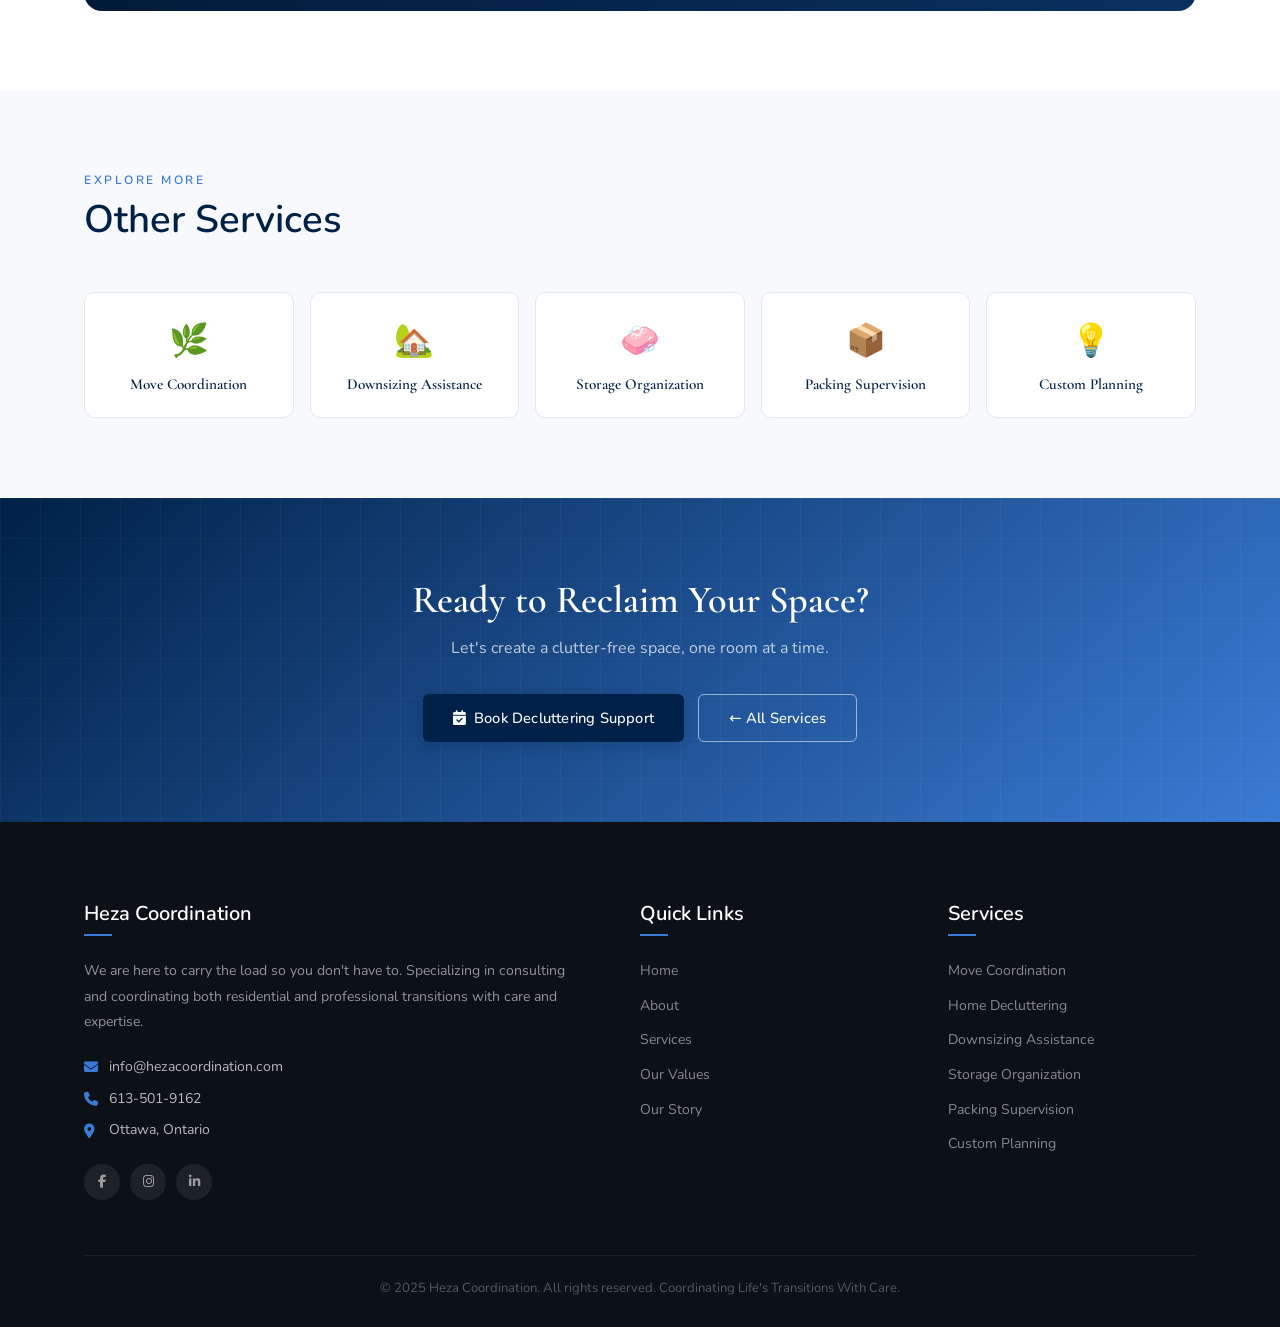
==== commit db92230e: "Add files via upload" ====
--- a/decluttering.html
+++ b/decluttering.html
@@ -13,7 +13,7 @@
 <!-- HEADER -->
 <header id="header">
   <div class="container header-container">
-    <a href="index.html" class="logo"><img src="/images/hezalogo.png" alt="Heza Coordination" class="logo-img"></a>
+    <a href="index.html" class="logo"><img src="images/hezalogo.png" alt="Heza Coordination" class="logo-img"></a>
     <button class="mobile-toggle" aria-label="Open menu"><span></span><span></span><span></span></button>
     <ul class="header-nav">
       <li><a href="index.html#home">Home</a></li>
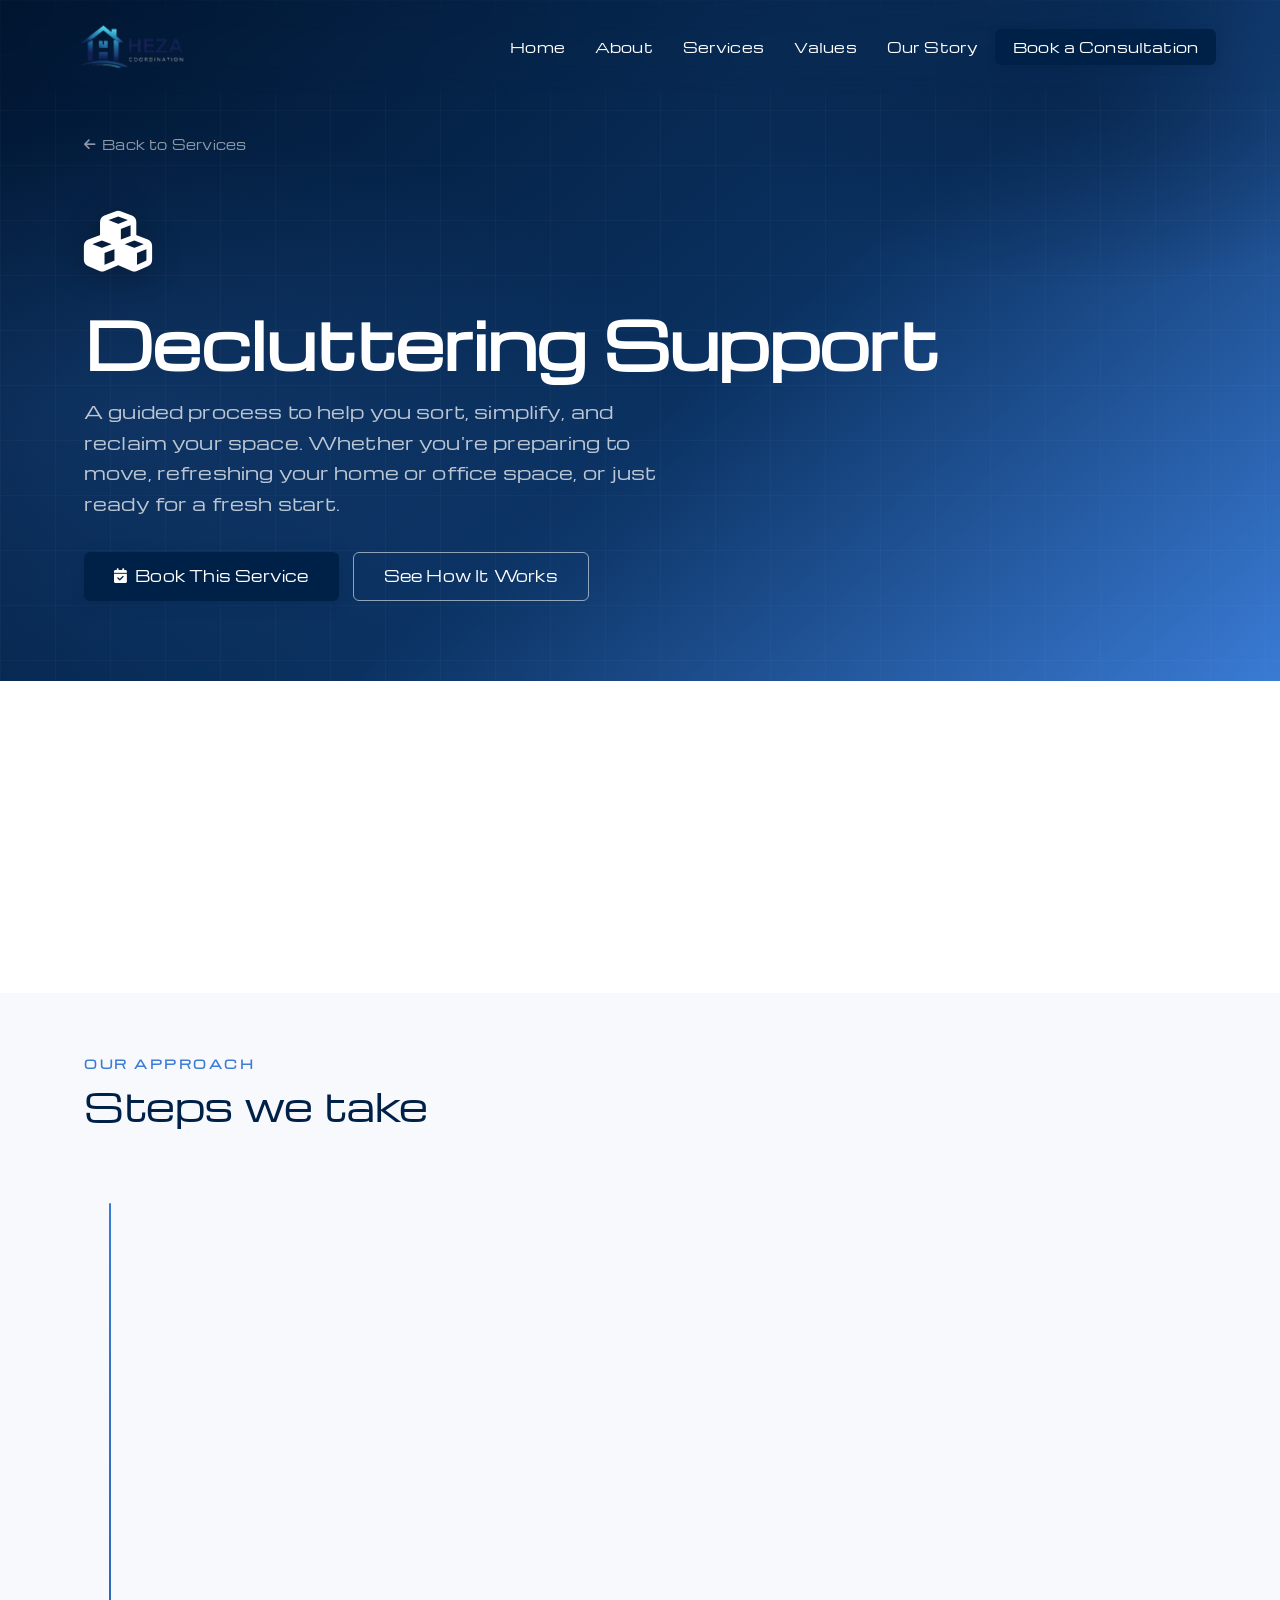
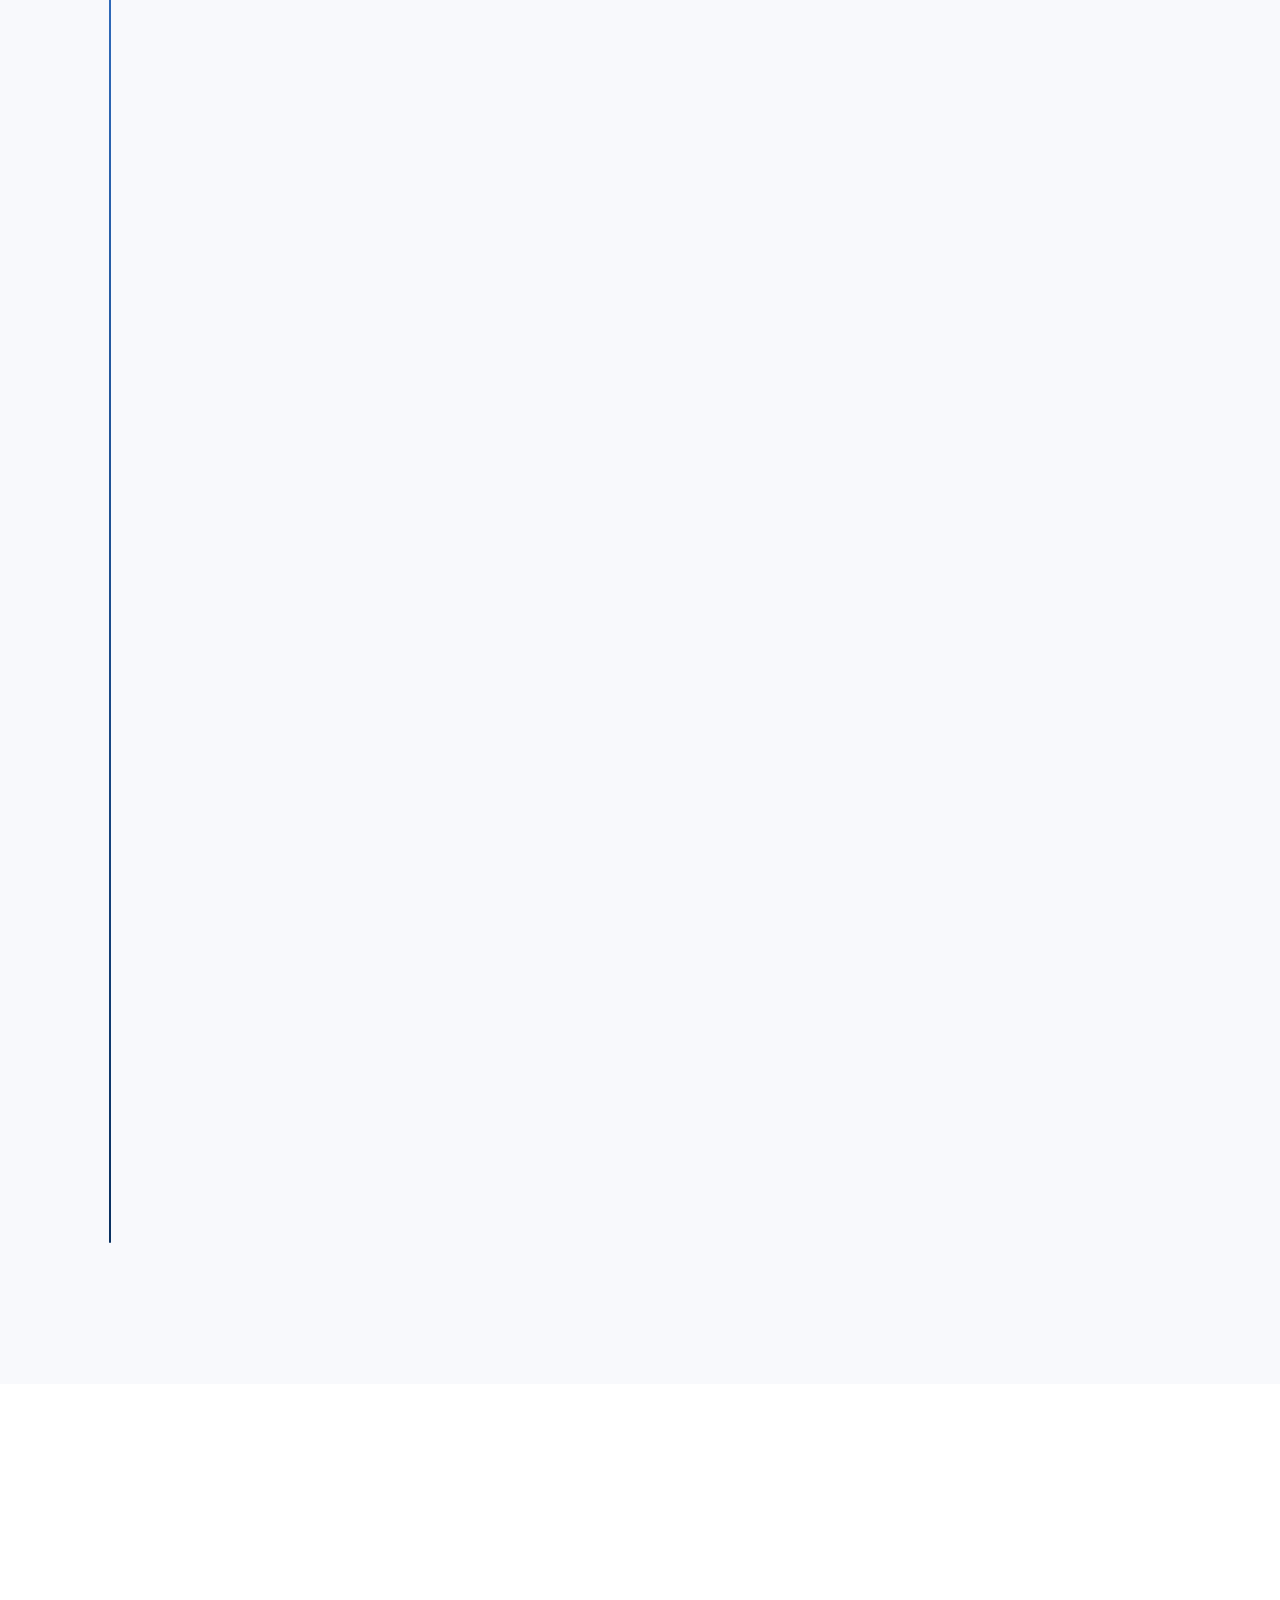
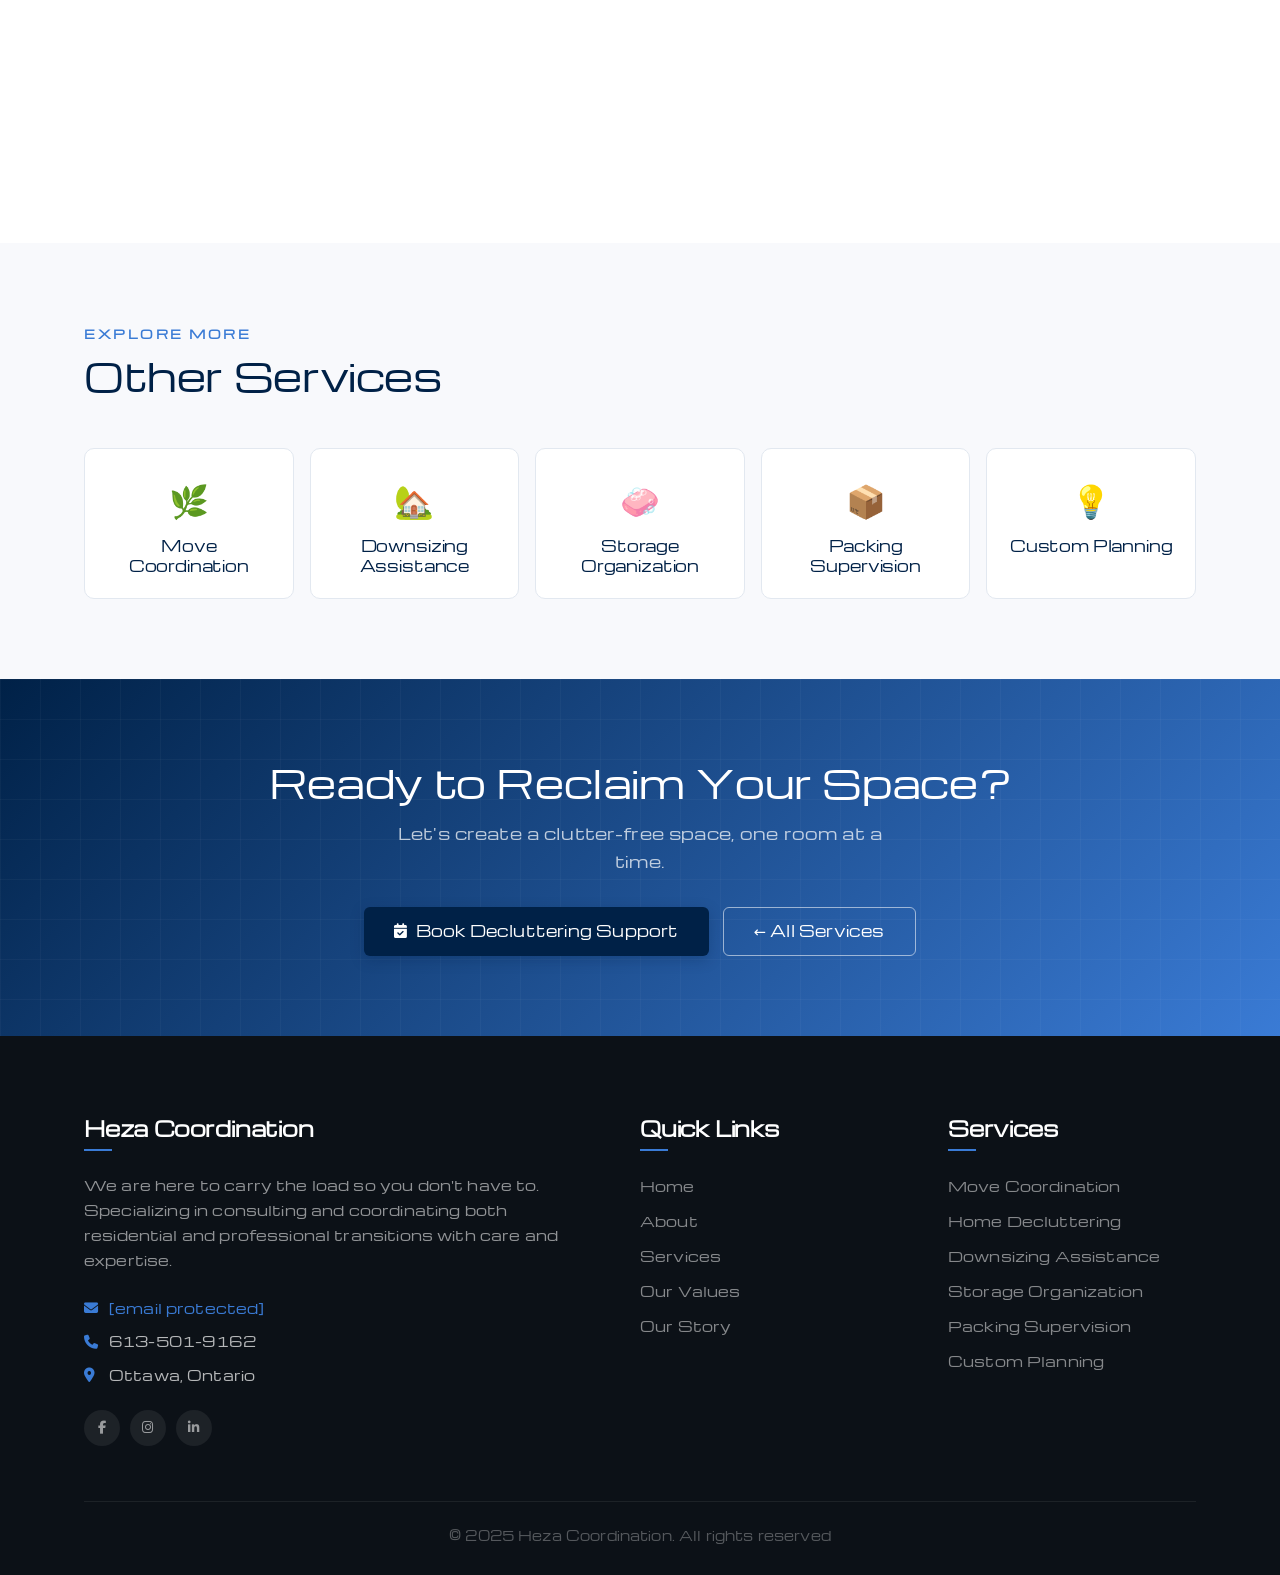
==== commit 81394953: "Add files via upload" ====
--- a/decluttering.html
+++ b/decluttering.html
@@ -4,7 +4,7 @@
   <meta charset="UTF-8">
   <meta name="viewport" content="width=device-width, initial-scale=1.0">
   <title>Home Decluttering Support | Heza Coordination</title>
-  <link href="https://fonts.googleapis.com/css2?family=Cormorant+Garamond:ital,wght@0,400;0,600;0,700;1,400;1,600&family=DM+Sans:ital,opsz,wght@0,9..40,300;0,9..40,400;0,9..40,500;0,9..40,600&display=swap" rel="stylesheet">
+  <link href="https://fonts.googleapis.com/css2?family=Cormorant+Garamond:ital,wght@0,400;0,600;0,700;1,400;1,600&family=Michroma&display=swap" rel="stylesheet">
   <link rel="stylesheet" href="https://cdnjs.cloudflare.com/ajax/libs/font-awesome/6.4.0/css/all.min.css">
   <link rel="stylesheet" href="style.css">
 </head>
@@ -30,7 +30,7 @@
 <section class="service-hero">
   <div class="container">
     <a href="index.html#services" class="hero-breadcrumb"><i class="fas fa-arrow-left"></i> Back to Services</a>
-    <span class="hero-service-icon">🧹</span>
+    <span class="hero-service-icon"><i class="fas fa-cubes"></i></span>
     <h1>Decluttering Support</h1>
     <p class="hero-subtitle">A guided process to help you sort, simplify, and reclaim your space. Whether you're preparing to move, refreshing your home or office space, or just ready for a fresh start.</p>
     <div class="hero-cta-row">
@@ -185,7 +185,7 @@
         <h3 class="footer-heading">Heza Coordination</h3>
         <p>We are here to carry the load so you don't have to. Specializing in consulting and coordinating both residential and professional transitions with care and expertise.</p>
         <div>
-          <div class="footer-contact-item"><i class="fas fa-envelope"></i> info@hezacoordination.com</div>
+          <div class="footer-contact-item"><i class="fas fa-envelope"></i> <a href="/cdn-cgi/l/email-protection" class="__cf_email__" data-cfemail="bdd4d3dbd2fdd5d8c7dcded2d2cfd9d4d3dcc9d4d2d393ded2d0">[email&#160;protected]</a></div>
           <div class="footer-contact-item"><i class="fas fa-phone"></i> 613-501-9162</div>
           <div class="footer-contact-item"><i class="fas fa-map-marker-alt"></i> Ottawa, Ontario</div>
         </div>
@@ -218,11 +218,4 @@
       </div>
     </div>
     <div class="footer-bottom">
-      <p>&copy; 2025 Heza Coordination. All rights reserved. Coordinating Life's Transitions With Care.</p>
-    </div>
-  </div>
-</footer>
-
-<script src="main.js"></script>
-</body>
-</html>
+      <p>&copy; 2025 Heza Coordination. All rights reserved
--- a/style.css
+++ b/style.css
@@ -2,7 +2,7 @@
    HEZA COORDINATION — SHARED STYLESHEET
    ============================================================ */
 
-@import url('https://fonts.googleapis.com/css2?family=Cormorant+Garamond:ital,wght@0,400;0,600;0,700;1,400;1,600&family=Nunito:ital,wght@0,300;0,400;0,500;0,600;0,700;1,300;1,400&display=swap');
+@import url('https://fonts.googleapis.com/css2?family=Cormorant+Garamond:ital,wght@0,400;0,600;0,700;1,400;1,600&family=Michroma&display=swap');
 
 :root {
   --navy:        #002147;
@@ -17,8 +17,8 @@
   --text-muted:  #64748b;
   --border:      #e2e8f0;
 
-  --ff-display: 'Cormorant Garamond', Georgia, serif;
-  --ff-body:    'Nunito', system-ui, sans-serif;
+  --ff-display: 'Michroma', Georgia, serif;
+  --ff-body:    'Michroma', system-ui, sans-serif;
 
   --ease:        cubic-bezier(0.4, 0, 0.2, 1);
   --ease-spring: cubic-bezier(0.34, 1.56, 0.64, 1);
@@ -44,11 +44,13 @@
   font-family: var(--ff-body);
   color: var(--text);
   background: var(--white);
-  line-height: 1.6;
+  line-height: 1.75;
   overflow-x: hidden;
   -webkit-font-smoothing: antialiased;
-}
-h1,h2,h3,h4,h5 { font-family: var(--ff-body); line-height: 1.15; font-weight: 600; }
+  font-size: 0.93rem;
+  letter-spacing: 0.01em;
+}
+h1,h2,h3,h4,h5 { font-family: 'Nunito', system-ui, sans-serif; line-height: 1.2; font-weight: 400; letter-spacing: -0.01em; }
 a { color: var(--blue); text-decoration: none; transition: var(--t); }
 img { max-width: 100%; display: block; }
 
@@ -75,6 +77,11 @@
   position: fixed; top: 0; left: 0; width: 100%; z-index: 1000;
   transition: var(--t); backdrop-filter: blur(14px); -webkit-backdrop-filter: blur(14px);
 }
+/* When mobile nav is open, kill backdrop-filter so fixed children can escape stacking context */
+body.nav-open #header {
+  backdrop-filter: none; -webkit-backdrop-filter: none;
+  background: transparent;
+}
 #header.scrolled {
   background: rgba(255,255,255,0.97);
   box-shadow: 0 2px 20px rgba(0,33,71,0.08);
@@ -115,8 +122,8 @@
 /* ===== FOOTER ===== */
 .site-footer { background: #0c1117; color: rgba(255,255,255,0.7); padding: 80px 0 28px; }
 .footer-grid { display: grid; grid-template-columns: 2fr 1fr 1fr; gap: 60px; margin-bottom: 55px; }
-.footer-brand p { font-size: 0.88rem; line-height: 1.8; color: rgba(255,255,255,0.55); margin-bottom: 22px; }
-.footer-contact-item { display: flex; align-items: center; gap: 10px; font-size: 0.88rem; margin-bottom: 9px; }
+.footer-brand p { font-family: 'Michroma', sans-serif; font-size: 0.88rem; line-height: 1.8; color: rgba(255,255,255,0.55); margin-bottom: 22px; }
+.footer-contact-item { display: flex; align-items: center; gap: 10px; font-family: 'Michroma', sans-serif; font-size: 0.88rem; margin-bottom: 9px; }
 .footer-contact-item i { color: var(--blue); width: 15px; flex-shrink: 0; }
 .footer-heading {
   font-family: var(--ff-body); font-size: 1.25rem; font-weight: 600; color: var(--white);
@@ -125,7 +132,7 @@
 .footer-heading::after { content:''; position:absolute; bottom:0; left:0; width:28px; height:2px; background: var(--blue); }
 .footer-links { list-style: none; }
 .footer-links li { margin-bottom: 9px; }
-.footer-links li a { font-size: 0.88rem; color: rgba(255,255,255,0.5); transition: var(--t); }
+.footer-links li a { font-family: 'Michroma', sans-serif; font-size: 0.88rem; color: rgba(255,255,255,0.5); transition: var(--t); }
 .footer-links li a:hover { color: var(--white); padding-left: 5px; }
 .social-row { display: flex; gap: 10px; margin-top: 22px; }
 .social-icon {
@@ -166,7 +173,7 @@
   font-family: var(--ff-display); font-size: 1.75rem; font-weight: 600;
   color: var(--white); margin-bottom: 3px;
 }
-.modal-header-text p { font-size: 0.85rem; color: rgba(255,255,255,0.62); margin: 0; }
+.modal-header-text p { font-family: 'Michroma', sans-serif; font-size: 0.85rem; color: rgba(255,255,255,0.62); margin: 0; }
 .modal-close {
   position: absolute; top: 14px; right: 14px;
   width: 30px; height: 30px; border-radius: 50%;
@@ -237,7 +244,7 @@
   margin: 0 auto 18px; font-size: 1.9rem; color: var(--white);
 }
 .success-step h3 { font-family: var(--ff-display); font-size: 1.7rem; color: var(--navy); margin-bottom: 10px; }
-.success-step p { color: var(--text-muted); font-size: 0.9rem; line-height: 1.65; margin-bottom: 5px; }
+.success-step p { font-family: 'Michroma', sans-serif; color: var(--text-muted); font-size: 0.9rem; line-height: 1.65; margin-bottom: 5px; }
 
 /* ===== SERVICE HERO ===== */
 .service-hero {
@@ -266,7 +273,7 @@
 }
 .hero-breadcrumb:hover { color: rgba(255,255,255,0.9); }
 .hero-service-icon {
-  font-size: 3.8rem; display: block; margin-bottom: 18px;
+  font-size: 3.8rem; display: block; margin-bottom: 18px; color: #fff;
   filter: drop-shadow(0 4px 14px rgba(0,0,0,0.35));
   animation: iconFloat 3s ease-in-out infinite;
 }
@@ -279,7 +286,7 @@
   font-weight: 700; color: var(--white); margin-bottom: 18px; line-height: 1.1;
 }
 .service-hero .hero-subtitle {
-  font-size: 1.1rem; color: rgba(255,255,255,0.72);
+  font-family: 'Michroma', sans-serif; font-size: 1.1rem; color: rgba(255,255,255,0.72);
   max-width: 580px; margin-bottom: 32px; line-height: 1.75;
   font-weight: 300;
 }
@@ -288,7 +295,7 @@
 /* ===== SERVICE BODY ===== */
 .service-intro { padding: 72px 0 40px; }
 .lead-text {
-  font-size: 1.1rem; color: var(--text-muted); line-height: 1.9;
+  font-family: 'Michroma', sans-serif; font-size: 1.1rem; color: var(--text-muted); line-height: 1.9;
   max-width: 820px; border-left: 3px solid var(--blue); padding-left: 22px;
 }
 
@@ -324,12 +331,12 @@
 }
 .timeline-card:hover { box-shadow: var(--shadow-sm); transform: translateX(5px); border-color: rgba(58,123,213,0.2); }
 .timeline-card h3 {
-  font-family: var(--ff-body); font-size: 1.28rem; color: var(--navy); margin-bottom: 13px;
+  font-family: 'Nunito'; font-size: 1.28rem; color: var(--navy); margin-bottom: 13px;
 }
 .timeline-card ul { list-style: none; padding: 0; margin-bottom: 14px; }
 .timeline-card ul li {
   padding: 4px 0 4px 22px; position: relative;
-  font-size: 0.92rem; color: var(--text-muted); line-height: 1.6;
+  font-family: 'Michroma', sans-serif; font-size: 0.92rem; color: var(--text-muted); line-height: 1.6;
 }
 .timeline-card ul li::before {
   content: '→'; position: absolute; left: 0;
@@ -352,7 +359,7 @@
   font-size: 14rem; color: rgba(255,255,255,0.03); font-family: serif; line-height: 1; pointer-events: none;
 }
 .outcome-card h2 { font-family: var(--ff-display); font-size: 2rem; color: var(--white); margin-bottom: 14px; }
-.outcome-card p { font-size: 1.02rem; color: rgba(255,255,255,0.78); line-height: 1.85; max-width: 720px; }
+.outcome-card p { font-family: 'Michroma', sans-serif; font-size: 1.02rem; color: rgba(255,255,255,0.78); line-height: 1.85; max-width: 720px; }
 
 /* Other services */
 .other-services { padding: 80px 0; background: var(--off-white); }
@@ -375,7 +382,7 @@
 }
 .service-cta-banner .container { position: relative; z-index: 1; }
 .service-cta-banner h2 { font-family: var(--ff-display); font-size: clamp(1.8rem, 3vw, 2.5rem); color: var(--white); margin-bottom: 14px; }
-.service-cta-banner p { color: rgba(255,255,255,0.72); max-width: 520px; margin: 0 auto 32px; font-size: 1rem; }
+.service-cta-banner p { font-family: 'Michroma', sans-serif; color: rgba(255,255,255,0.72); max-width: 520px; margin: 0 auto 32px; font-size: 1rem; }
 .cta-btn-row { display: flex; gap: 14px; justify-content: center; flex-wrap: wrap; }
 
 /* ===== SERVICE FINDER QUESTIONNAIRE ===== */
@@ -434,9 +441,30 @@
 .quiz-nav { display:flex; align-items:center; justify-content:space-between; margin-top:14px; }
 .quiz-back { background:none; border:none; color:rgba(255,255,255,0.4); font-family:var(--ff-body); font-size:0.82rem; cursor:pointer; padding:0; transition:var(--t); }
 .quiz-back:hover { color:rgba(255,255,255,0.8); }
+.quiz-diagnostic-link { display:inline-flex; align-items:center; gap:6px; font-size:0.82rem; font-weight:600; color:rgba(255,255,255,0.85); text-decoration:underline; text-decoration-thickness:1.5px; text-underline-offset:4px; cursor:pointer; transition:var(--t); padding:4px 8px; border-radius:4px; }
+.quiz-diagnostic-link:hover { color:var(--white); background:rgba(255,255,255,0.1); text-decoration-thickness:2px; }
+.quiz-diagnostic-btn { display:inline-flex; align-items:center; gap:8px; font-size:0.82rem; font-weight:600; color:var(--white); text-decoration:none; cursor:pointer; transition:var(--t); padding:10px 18px; border-radius:6px; background:rgba(255,255,255,0.15); border:1.5px solid rgba(255,255,255,0.25); }
+.quiz-diagnostic-btn:hover { background:rgba(255,255,255,0.25); border-color:rgba(255,255,255,0.4); transform:translateY(-1px); }
 .quiz-step-counter { font-size:0.78rem; color:rgba(255,255,255,0.35); }
-@media(max-width:992px) { .quiz-wrapper { height:auto; min-height:420px; } }
-@media(max-width:480px) { .quiz-inner { padding:22px 20px 18px; } .quiz-title { font-size:1.3rem; } }
+@media(max-width:992px) { .quiz-wrapper { height:auto; overflow:visible; padding-bottom:4px; } }
+@media(max-width:480px) { .quiz-inner { padding:22px 20px 18px; } .quiz-title { font-size:1.15rem; } }
+.quiz-wrapper { height:520px; overflow:hidden; }
+@media(max-width:992px) { .quiz-wrapper { height:auto; overflow:visible; padding-bottom:4px; } }
+
+/* Mobile quiz — bigger tap targets, full result layout */
+@media(max-width:600px) {
+  .quiz-opt { padding: 14px 15px; font-size: 0.84rem; }
+  .result-btns { flex-direction: column; width: 100%; }
+  .btn-result-primary, .btn-result-ghost { width: 100%; justify-content: center; padding: 13px 20px; }
+  .result-title { font-size: 1.25rem; }
+  .quiz-full-assess-link { font-size: 0.72rem; margin-top: 10px; }
+}
+.quiz-full-assess-link {
+  display:inline-flex; align-items:center; gap:6px; margin-top:14px;
+  font-size:0.68rem; color:rgba(255,255,255,0.5); text-decoration:none;
+  letter-spacing:0.5px; transition:color 0.22s ease;
+}
+.quiz-full-assess-link:hover { color:rgba(255,255,255,0.88); }
  
 
 /* ===== UTILS ===== */
@@ -450,14 +478,71 @@
 }
 @media (max-width: 768px) {
   .mobile-toggle { display: flex; }
+
+  /* True fullscreen nav overlay — no scroll */
   .header-nav {
-    display: none; position: absolute; top: 100%; left: 0; right: 0;
-    background: var(--white); flex-direction: column; padding: 18px;
-    box-shadow: var(--shadow); gap: 3px; border-top: 1px solid var(--border);
-  }
-  .header-nav.open { display: flex; }
-  .header-nav li a { color: var(--navy) !important; padding: 9px 13px; }
-  .header-nav li a:hover { background: var(--blue-pale) !important; }
+    display: none;
+    position: fixed;
+    top: 0; left: 0; right: 0; bottom: 0;
+    width: 100%; height: 100%;
+    background: #002147;
+    flex-direction: column;
+    justify-content: center;
+    align-items: center;
+    padding: 0;
+    gap: 0;
+    z-index: 999;
+    overflow: hidden;
+    list-style: none;
+  }
+  @keyframes navSlideIn {
+    from { opacity: 0; transform: translateY(-10px); }
+    to   { opacity: 1; transform: translateY(0); }
+  }
+  .header-nav.open {
+    display: flex;
+    animation: navSlideIn 0.25s ease both;
+  }
+
+  /* Nav links — centred, evenly spaced */
+  .header-nav li {
+    width: 100%;
+    text-align: center;
+  }
+  .header-nav li a {
+    display: block;
+    color: rgba(255,255,255,0.75) !important;
+    padding: 16px 32px;
+    font-size: 1.05rem;
+    letter-spacing: 0.08em;
+    text-transform: uppercase;
+    background: none !important;
+    transition: color 0.2s;
+  }
+  .header-nav li a:hover,
+  .header-nav li a:active { color: #fff !important; }
+
+  /* Book button */
+  .header-nav .nav-cta { margin-top: 24px; padding: 0 32px; width: 100%; }
+  .header-nav .nav-cta a {
+    display: block; text-align: center;
+    background: linear-gradient(135deg, #3a7bd5, #5b96f7) !important;
+    color: #fff !important;
+    border-radius: 10px; padding: 16px 24px !important;
+    font-size: 0.9rem; letter-spacing: 0.05em;
+    box-shadow: 0 4px 20px rgba(58,123,213,0.35);
+    text-transform: uppercase;
+  }
+
+  /* X button fixed over the overlay */
+  .mobile-toggle.open {
+    position: fixed; top: 20px; right: 24px; z-index: 1001;
+  }
+  .mobile-toggle.open span { background: #fff; }
+  .mobile-toggle.open span:nth-child(1) { transform: translateY(7px) rotate(45deg); }
+  .mobile-toggle.open span:nth-child(2) { opacity: 0; }
+  .mobile-toggle.open span:nth-child(3) { transform: translateY(-7px) rotate(-45deg); }
+
   .form-row { grid-template-columns: 1fr; gap: 0; }
   .modal-body { padding: 22px; }
   .modal-header { padding: 22px 22px 16px; }
@@ -477,5 +562,5 @@
 /* ===== OUR STORY — preserve Cormorant Garamond ===== */
 .story,
 .story * { font-family: 'Cormorant Garamond', Georgia, serif; }
-.story p { font-size: 1.18rem; line-height: 1.9; }
+.story p { font-family: 'Michroma', sans-serif; font-size: 1.18rem; line-height: 1.9; }
 .story .story-sig { font-weight: 700; font-style: italic; }
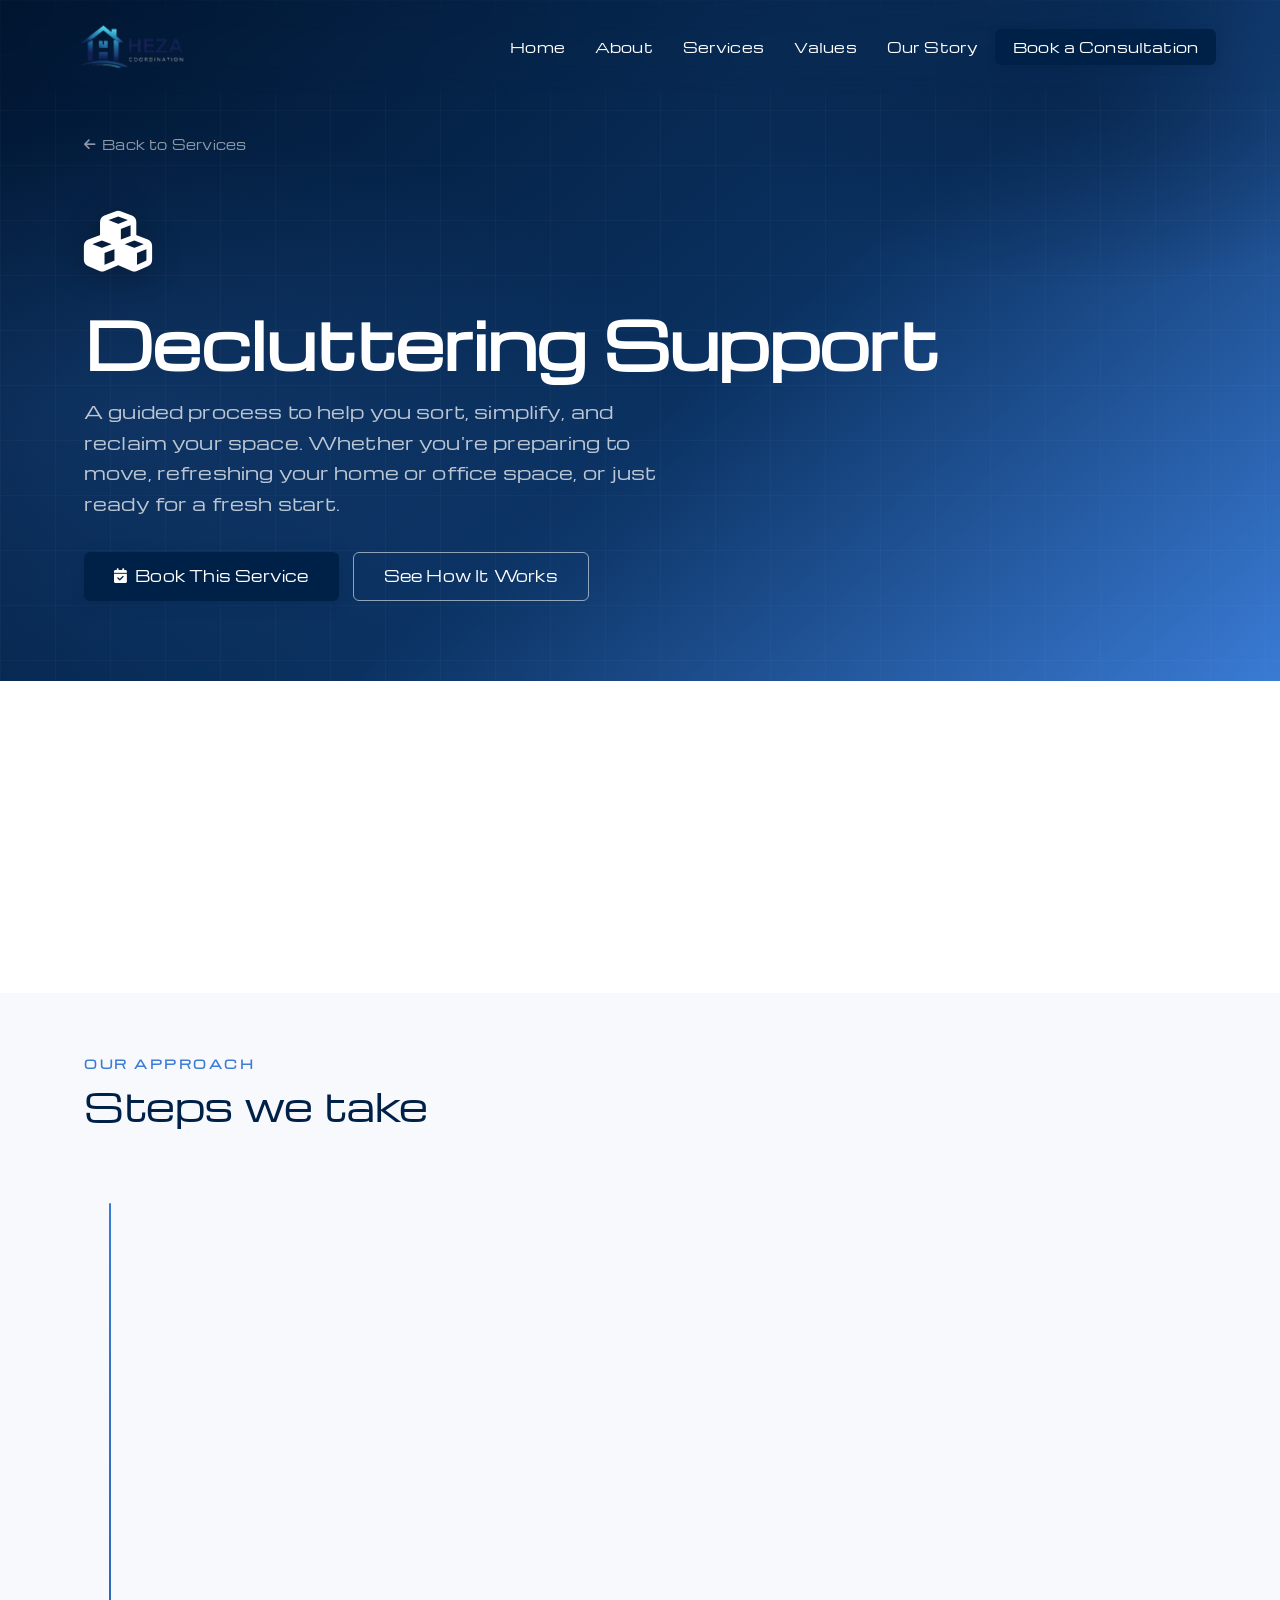
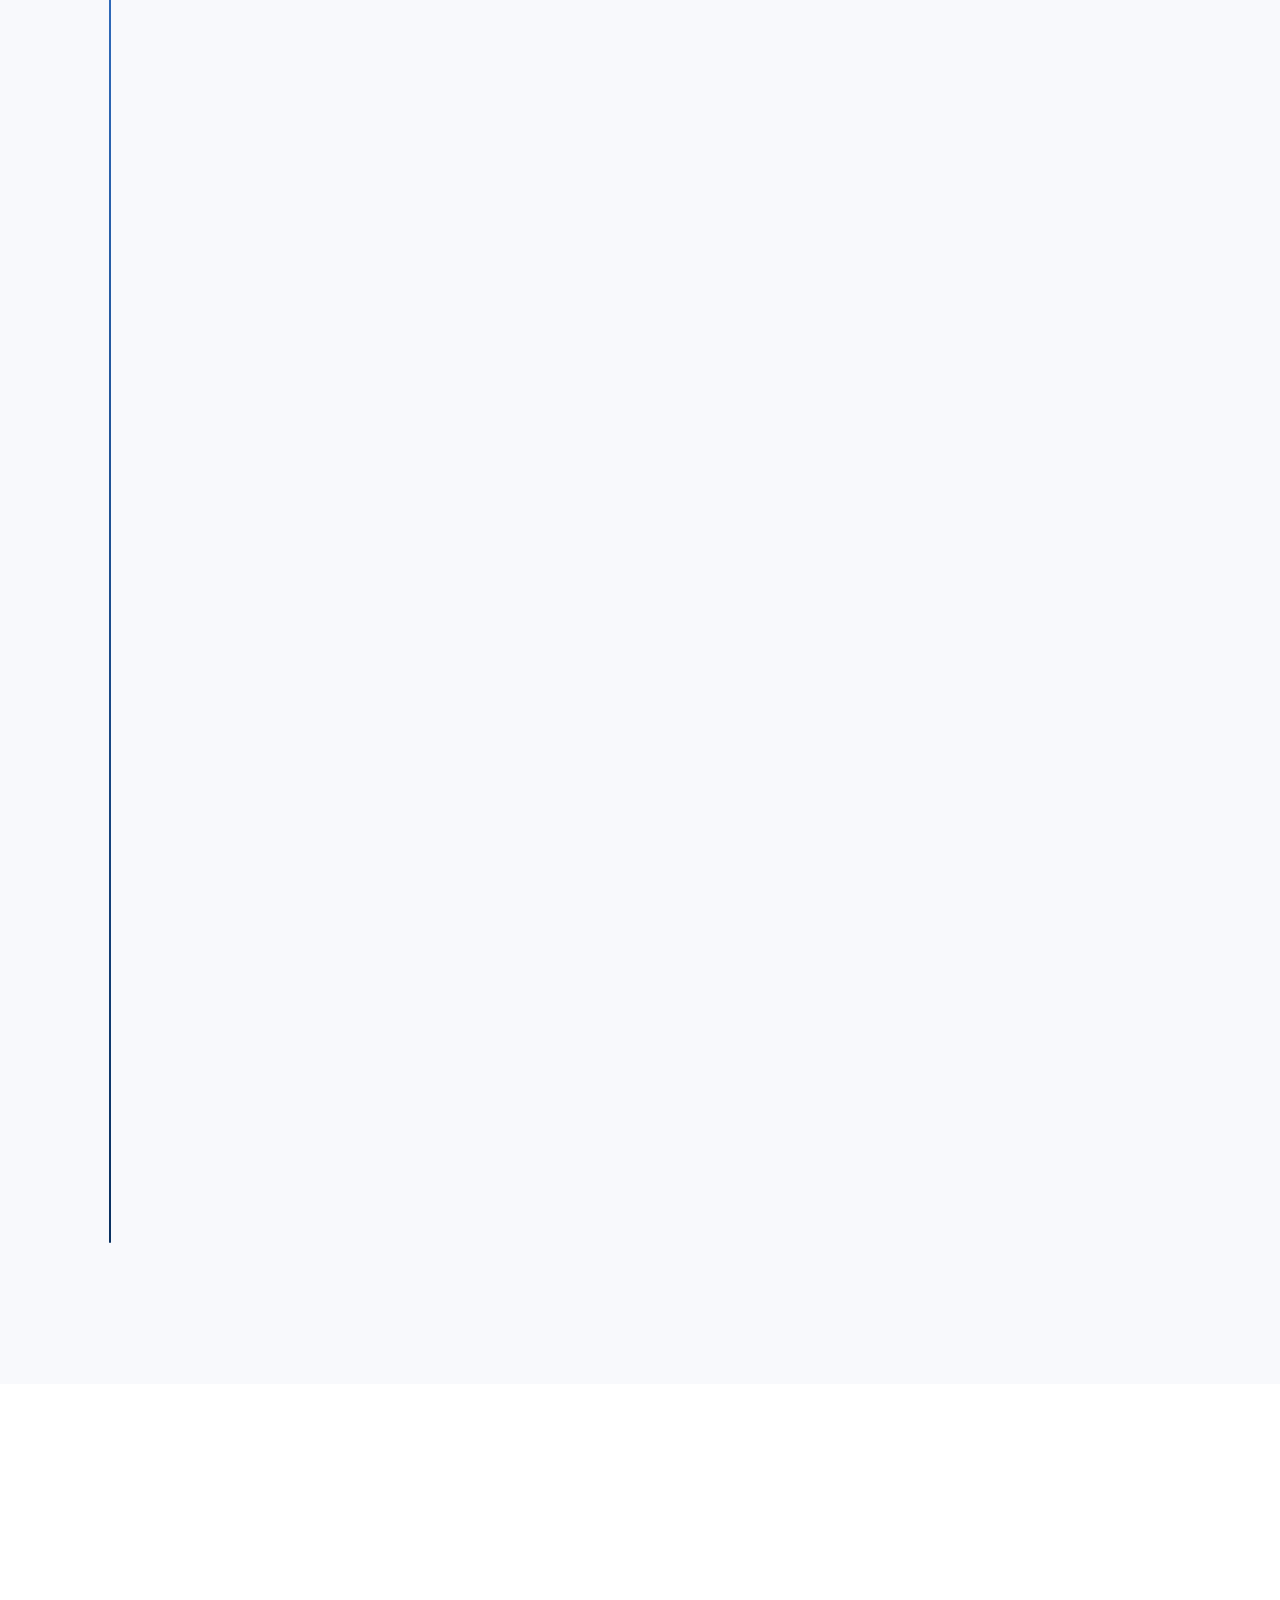
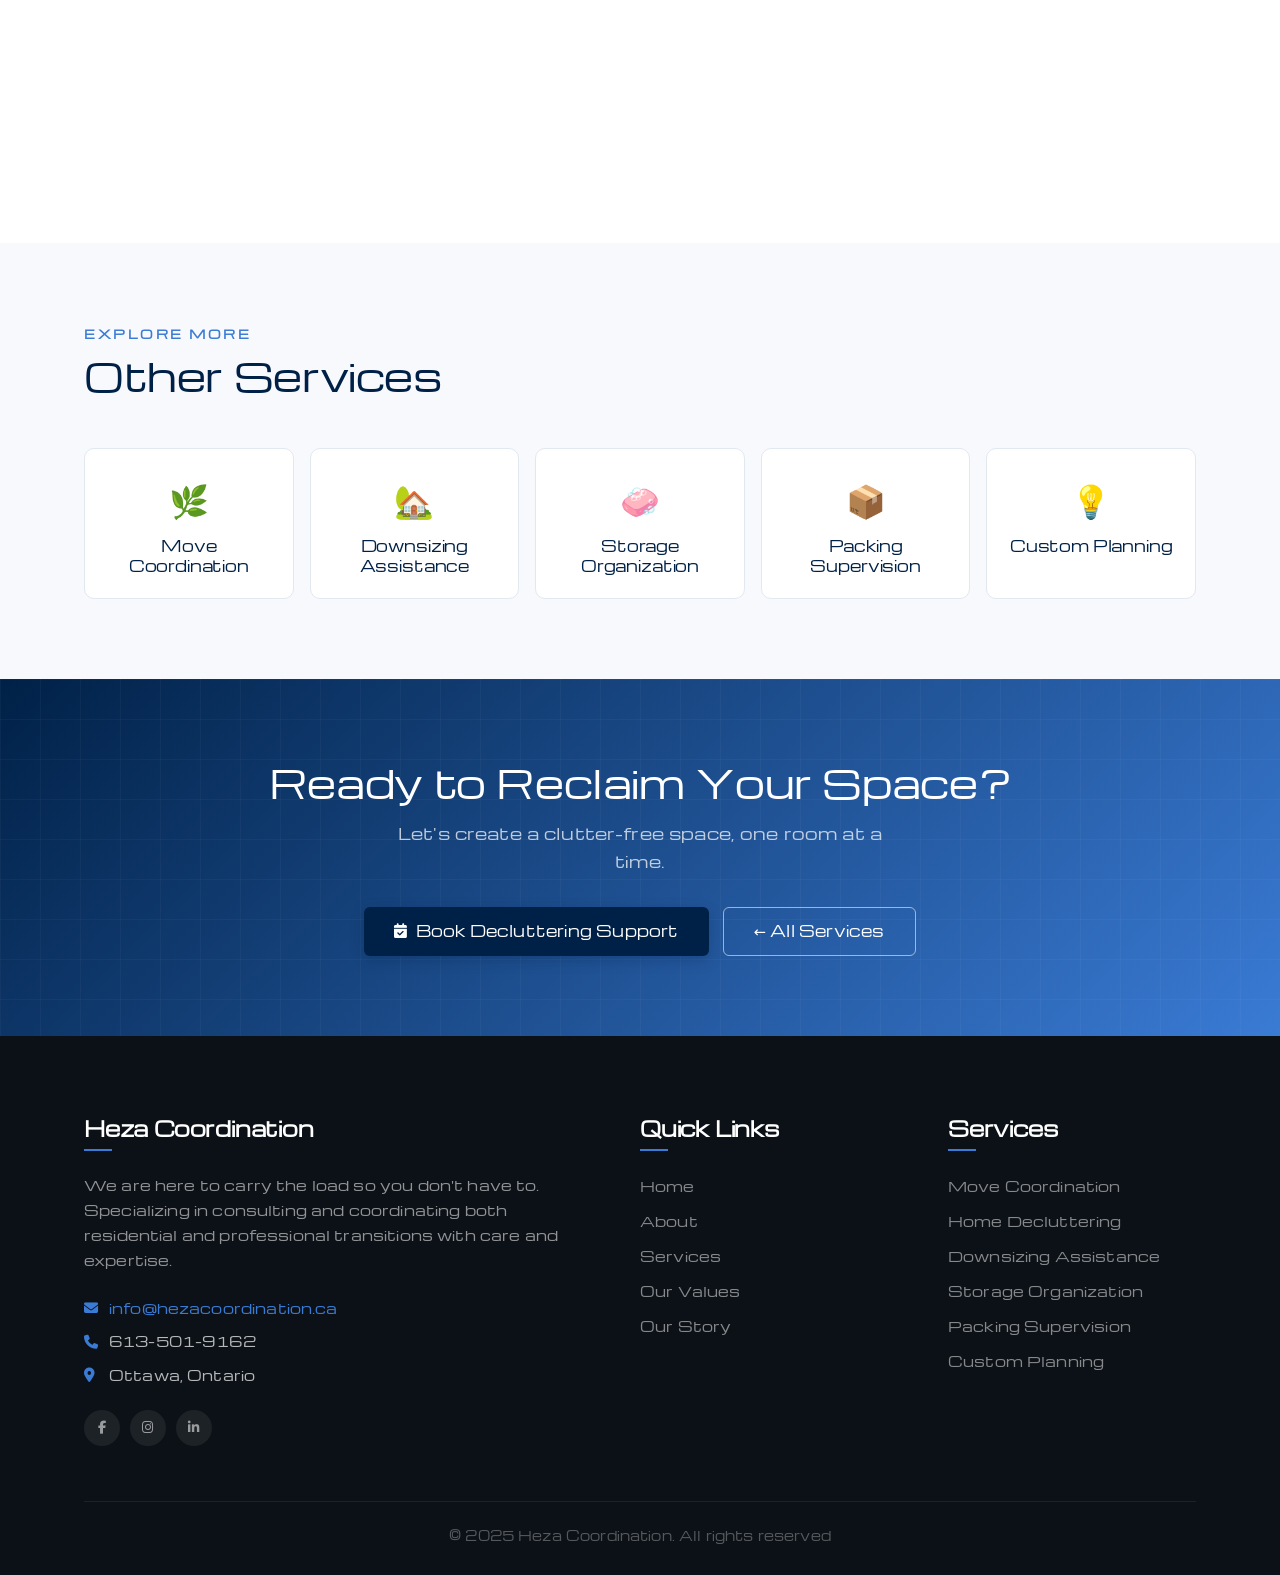
==== commit fffd3944: "Add files via upload" ====
--- a/decluttering.html
+++ b/decluttering.html
@@ -185,7 +185,7 @@
         <h3 class="footer-heading">Heza Coordination</h3>
         <p>We are here to carry the load so you don't have to. Specializing in consulting and coordinating both residential and professional transitions with care and expertise.</p>
         <div>
-          <div class="footer-contact-item"><i class="fas fa-envelope"></i> <a href="/cdn-cgi/l/email-protection" class="__cf_email__" data-cfemail="bdd4d3dbd2fdd5d8c7dcded2d2cfd9d4d3dcc9d4d2d393ded2d0">[email&#160;protected]</a></div>
+          <div class="footer-contact-item"><i class="fas fa-envelope"></i> <a href="mailto:info@hezacoordination.ca">info@hezacoordination.ca</a></div>
           <div class="footer-contact-item"><i class="fas fa-phone"></i> 613-501-9162</div>
           <div class="footer-contact-item"><i class="fas fa-map-marker-alt"></i> Ottawa, Ontario</div>
         </div>
